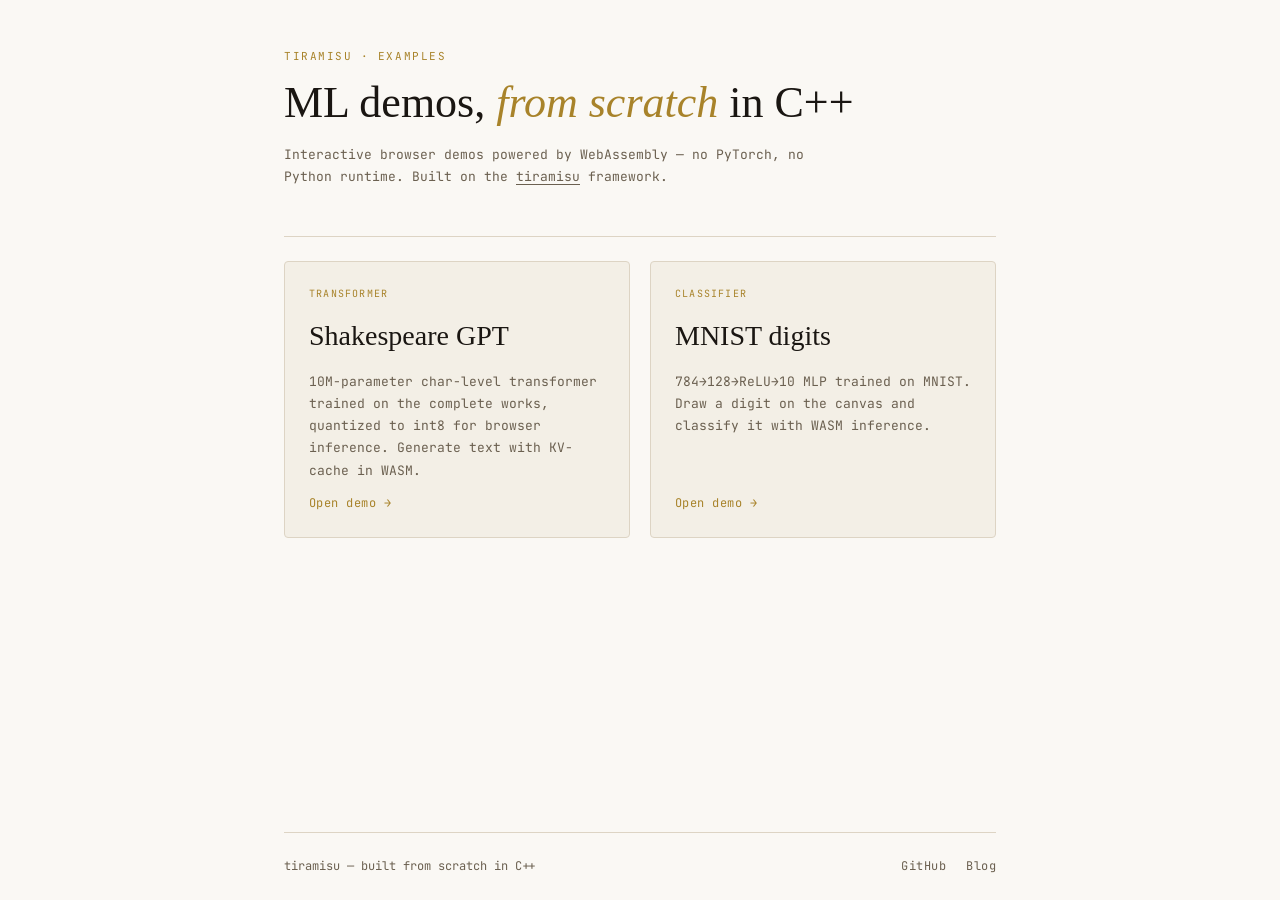
==== web/static/index.html @ b58d13b3 "website qol fixes" ====
<!DOCTYPE html>
<html lang="en">
<head>
  <meta charset="UTF-8" />
  <meta name="viewport" content="width=device-width, initial-scale=1.0" />
  <title>tiramisu — examples</title>
  <link rel="icon" href="favicon.png" type="image/png" />
  <link rel="preconnect" href="https://fonts.googleapis.com" />
  <link href="https://fonts.googleapis.com/css2?family=IM+Fell+English:ital@0;1&family=JetBrains+Mono:wght@400;500&display=swap" rel="stylesheet" />
  <link rel="stylesheet" href="style.css" />
</head>
<body>
<div class="page hub-page">

  <header>
    <p class="eyebrow">tiramisu · examples</p>
    <h1>ML demos, <em>from scratch</em> in C++</h1>
    <p class="subtitle">
      Interactive browser demos powered by WebAssembly — no PyTorch, no Python runtime.
      Built on the
      <a href="https://github.com/dnexdev/tiramisu" target="_blank">tiramisu</a>
      framework.
    </p>
  </header>

  <main>
    <div class="example-grid">
      <a class="example-card" href="shakespeare/">
        <span class="example-tag">transformer</span>
        <h2>Shakespeare GPT</h2>
        <p>10M-parameter char-level transformer trained on the complete works, quantized to int8 for browser inference. Generate text with KV-cache in WASM.</p>
        <span class="example-link">Open demo →</span>
      </a>
      <a class="example-card" href="mnist/">
        <span class="example-tag">classifier</span>
        <h2>MNIST digits</h2>
        <p>784→128→ReLU→10 MLP trained on MNIST. Draw a digit on the canvas and classify it with WASM inference.</p>
        <span class="example-link">Open demo →</span>
      </a>
    </div>
  </main>

  <footer>
    <span class="footer-left">tiramisu — built from scratch in C++</span>
    <div class="footer-links">
      <a href="https://github.com/dnexdev/tiramisu" target="_blank">GitHub</a>
      <a href="https://dnex.dev/llms1/" target="_blank">Blog</a>
    </div>
  </footer>

</div>
</body>
</html>
---- web/static/style.css ----
*, *::before, *::after {box-sizing: border-box; margin: 0; padding: 0}

:root {
  --ink: #1a1612;
  --ink-dim: #6b6050;
  --paper: #faf8f4;
  --paper-2: #f3efe6;
  --paper-3: #ddd4c4;
  --gold: #a8832a;
  --gold-dim: #c9a84c;
  --on-gold: #1a1612;
  --radius: 4px;
}

html, body {
  height: 100%;
  background: var(--paper);
  color: var(--ink);
  font-family: 'JetBrains Mono', monospace;
  font-size: 14px;
  line-height: 1.6;
}

.page {
  min-height: 100vh;
  display: grid;
  grid-template-rows: auto 1fr auto;
  max-width: 760px;
  margin: 0 auto;
  padding: 0 24px;
}

header {
  padding: 48px 0 48px;
  border-bottom: 1px solid var(--paper-3);
}

.eyebrow {
  font-size: 11px;
  letter-spacing: 0.14em;
  text-transform: uppercase;
  color: var(--gold);
  margin-bottom: 12px;
}

h1 {
  font-family: 'IM Fell English', serif;
  font-size: clamp(28px, 5vw, 44px);
  line-height: 1.15;
  color: var(--ink);
  font-weight: 400;
  margin-bottom: 16px;
}

h1 em {
  font-style: italic;
  color: var(--gold);
}

.subtitle {
  font-size: 13px;
  color: var(--ink-dim);
  max-width: 520px;
  line-height: 1.7;
}

.subtitle a {
  color: var(--ink-dim);
  text-decoration: underline;
  text-underline-offset: 3px;
}

.subtitle a:hover {color: var(--ink);}

.stats {
  display: flex;
  gap: 32px;
  margin-top: 24px;
  flex-wrap: wrap;
}

.stat-item {
  display: flex;
  flex-direction: column;
  gap: 2px;
}

.stat-value {
  font-size: 18px;
  font-weight: 500;
  color: var(--gold);
}

.stat-label {
  font-size: 11px;
  color: var(--ink-dim);
  letter-spacing: 0.08em;
  text-transform: uppercase;
}

main {padding: 40px 0; }

.controls {
  background: var(--paper-2);
  border: 1px solid var(--paper-3);
  border-radius: var(--radius);
  padding: 24px;
  margin-bottom: 24px;
}

.field {margin-bottom: 20px;}
.field:last-child {margin-bottom: 0;}

label {
  display: block;
  font-size: 11px;
  letter-spacing: 0.1em;
  text-transform: uppercase;
  color: var(--ink-dim);
  margin-bottom: 8px;
}

textarea {
  width: 100%;
  background: var(--paper);
  border: 1px solid var(--paper-3);
  border-radius: var(--radius);
  color: var(--ink);
  font-family: 'JetBrains Mono', monospace;
  font-size: 13px;
  padding: 12px 14px;
  resize: vertical;
  min-height: 80px;
  transition: border-color 0.15s;
  outline: none;
}

textarea:focus {border-color: var(--gold-dim);}

.slider-row {
  display: flex;
  align-items: center;
  gap: 14px;
}

input[type=range] {
  flex: 1;
  appearance: none;
  height: 2px;
  background: var(--paper-3);
  border-radius: 1px;
  outline: none;
}

input[type=range]::-webkit-slider-thumb {
  appearance:none;
  width:14px;
  height:14px;
  border-radius:50%;
  background:var(--gold);
  cursor:pointer;
  transition: transform 0.1s;
}

input[type=range]::-webkit-slider-thumb:hover { transform: scale(1.2); }

.slider-val {
  width: 38px;
  text-align: right;
  color: var(--gold);
  font-size: 13px;
  font-weight: 500;
}

.time-hint {
  margin: 8px 0 0;
  font-size: 11px;
  color: var(--ink-dim);
  letter-spacing: 0.02em;
}

.btn-row {
  display: flex;
  gap: 12px;
  align-items: center;
  margin-top: 24px;
}

button {
  font-family: 'JetBrains Mono', monospace;
  font-size: 13px;
  font-weight: 500;
  letter-spacing: 0.04em;
  cursor: pointer;
  border: none;
  border-radius: var(--radius);
  padding: 11px 22px;
  transition: opacity 0.15s, transform 0.1s;
}

button:active { transform: scale(0.98); }

.btn-primary {
  background: var(--gold);
  color: var(--on-gold);
}

.btn-primary:hover {opacity: 0.9;}
.btn-primary:disabled {opacity: 0.4; cursor: not-allowed; transform:none;}

.btn-ghost {
  background: transparent;
  border: 1px solid var(--paper-3);
  color: var(--ink-dim);
}
 
.btn-ghost:hover { border-color: var(--ink-dim); color: var(--ink); }
 
.output-wrap {
  background: var(--paper-2);
  border: 1px solid var(--paper-3);
  border-radius: var(--radius);
  min-height: 200px;
  position: relative;
  overflow: hidden;
}
 
.output-header {
  display: flex;
  align-items: center;
  justify-content: space-between;
  padding: 12px 16px;
  border-bottom: 1px solid var(--paper-3);
}
 
.output-label {
  font-size: 11px;
  color: var(--ink-dim);
  letter-spacing: 0.1em;
  text-transform: uppercase;
}
 
.output-status {
  font-size: 11px;
  color: var(--ink-dim);
}
 
.output-status.generating { color: var(--gold); }
.output-status.done { color: #6a9a6a; }
.output-status.error { color: #c06060; }
 
#output-text {
  font-family: 'IM Fell English', serif;
  font-size: 16px;
  line-height: 1.9;
  color: var(--ink);
  padding: 24px;
  white-space: pre-wrap;
  min-height: 160px;
}
 
#output-text.empty {
  font-family: 'JetBrains Mono', monospace;
  font-size: 13px;
  color: var(--ink-dim);
  font-style: normal;
}
 
.cursor {
  display: inline-block;
  width: 2px;
  height: 1em;
  background: var(--gold);
  vertical-align: text-bottom;
  animation: blink 1s step-end infinite;
}
 
@keyframes blink {0%, 100% {opacity: 1;} 50% {opacity: 0;}}
 
footer {
  padding: 24px 0;
  border-top: 1px solid var(--paper-3);
  display: flex;
  align-items: center;
  justify-content: space-between;
  flex-wrap: wrap;
  gap: 12px;
}
 
.footer-left {
  font-size: 12px;
  color: var(--ink-dim);
}
 
.footer-links {
  display: flex;
  gap: 20px;
}
 
.footer-links a {
  font-size: 12px;
  color: var(--ink-dim);
  text-decoration: none;
  letter-spacing: 0.04em;
}
 
.footer-links a:hover { color: var(--ink); }
 
.prompts {
  display: flex;
  flex-wrap: wrap;
  gap: 8px;
  margin-top: 10px;
}
 
.prompt-chip {
  font-family: 'JetBrains Mono', monospace;
  font-size: 11px;
  padding: 5px 10px;
  border-radius: 2px;
  background: var(--paper);
  border: 1px solid var(--paper-3);
  color: var(--ink-dim);
  cursor: pointer;
  transition: border-color 0.15s, color 0.15s;
}
 
.prompt-chip:hover {
  border-color: var(--gold-dim);
  color: var(--ink);
}
 
@media (max-width: 480px) {
  .stats { gap: 20px; }
  .btn-row { flex-direction: column; align-items: stretch; }
  .mnist-layout { grid-template-columns: 1fr; }
}

.hub-page main {
  padding: 24px 0 48px;
}

.back-link {
  color: var(--gold);
  text-decoration: none;
}

.back-link:hover {
  text-decoration: underline;
}

.example-grid {
  display: grid;
  gap: 20px;
  grid-template-columns: repeat(auto-fit, minmax(260px, 1fr));
}

.example-card {
  display: flex;
  flex-direction: column;
  gap: 12px;
  padding: 24px;
  border: 1px solid var(--paper-3);
  border-radius: var(--radius);
  background: var(--paper-2);
  color: inherit;
  text-decoration: none;
  transition: border-color 0.15s, transform 0.1s;
}

.example-card:hover {
  border-color: var(--gold-dim);
  transform: translateY(-2px);
}

.example-tag {
  font-size: 10px;
  letter-spacing: 0.12em;
  text-transform: uppercase;
  color: var(--gold);
}

.example-card h2 {
  font-family: 'IM Fell English', serif;
  font-size: 28px;
  font-weight: 400;
  color: var(--ink);
}

.example-card p {
  font-size: 13px;
  color: var(--ink-dim);
  line-height: 1.7;
  flex: 1;
}

.example-link {
  font-size: 12px;
  color: var(--gold);
  letter-spacing: 0.04em;
}

.mnist-layout {
  display: grid;
  grid-template-columns: auto 1fr;
  gap: 24px;
  align-items: start;
}

.canvas-wrap {
  background: var(--paper-2);
  border: 1px solid var(--paper-3);
  border-radius: var(--radius);
  padding: 16px;
}

#draw-canvas {
  display: block;
  width: 280px;
  height: 280px;
  border: 1px solid var(--paper-3);
  border-radius: var(--radius);
  background: #000;
  touch-action: none;
  cursor: crosshair;
}

.canvas-hint {
  margin-top: 10px;
  font-size: 11px;
  color: var(--ink-dim);
  text-align: center;
}

.mnist-controls {
  margin-bottom: 0;
}

.prediction {
  background: var(--paper-2);
  border: 1px solid var(--paper-3);
  border-radius: var(--radius);
  padding: 24px;
  display: flex;
  flex-direction: column;
  align-items: center;
  gap: 8px;
  min-width: 180px;
}

.prediction-label {
  font-size: 11px;
  letter-spacing: 0.1em;
  text-transform: uppercase;
  color: var(--ink-dim);
}

.prediction-digit {
  font-family: 'IM Fell English', serif;
  font-size: 72px;
  line-height: 1;
  color: var(--gold);
}

.prediction-status {
  font-size: 11px;
  color: var(--ink-dim);
}

.prediction-status.generating { color: var(--gold); }
.prediction-status.done { color: #6a9a6a; }
.prediction-status.error { color: #c06060; }

.network-viz {
  margin-top: 32px;
  padding-top: 28px;
  border-top: 1px solid var(--paper-3);
}

.viz-title {
  font-family: 'IM Fell English', serif;
  font-size: 28px;
  font-weight: 400;
  margin-bottom: 8px;
}

.viz-subtitle {
  font-size: 13px;
  color: var(--ink-dim);
  line-height: 1.7;
  margin-bottom: 24px;
  max-width: 620px;
}

.mlp-flow {
  display: flex;
  flex-wrap: wrap;
  align-items: center;
  gap: 8px;
  margin-bottom: 24px;
}

.mlp-layer {
  display: flex;
  flex-direction: column;
  gap: 4px;
  padding: 12px 14px;
  border: 1px solid var(--paper-3);
  border-radius: var(--radius);
  background: var(--paper);
  min-width: 88px;
}

.mlp-layer-active {
  background: var(--paper-2);
  border-color: var(--gold-dim);
}

.mlp-layer-output {
  border-color: var(--gold);
}

.mlp-layer-name {
  font-size: 11px;
  letter-spacing: 0.08em;
  text-transform: uppercase;
  color: var(--gold);
}

.mlp-layer-dim {
  font-size: 13px;
  color: var(--ink);
}

.mlp-layer-note {
  font-size: 10px;
  color: var(--ink-dim);
}

.mlp-arrow {
  color: var(--ink-dim);
  font-size: 16px;
}

.viz-panel {
  background: var(--paper-2);
  border: 1px solid var(--paper-3);
  border-radius: var(--radius);
  padding: 16px;
  margin-bottom: 16px;
}

.viz-panel-header {
  display: flex;
  justify-content: space-between;
  gap: 12px;
  flex-wrap: wrap;
  font-size: 11px;
  letter-spacing: 0.06em;
  text-transform: uppercase;
  color: var(--ink-dim);
  margin-bottom: 12px;
}

.viz-panel-hint {
  text-transform: none;
  letter-spacing: 0;
  font-size: 11px;
}

.hidden-strip {
  display: grid;
  grid-template-columns: repeat(64, 1fr);
  gap: 2px;
}

.hidden-cell {
  aspect-ratio: 1;
  border-radius: 1px;
  background: var(--gold);
  opacity: 0.08;
  transition: opacity 0.2s ease;
}

.logits-chart {
  display: grid;
  grid-template-columns: repeat(10, 1fr);
  gap: 8px;
  align-items: end;
  height: 140px;
}

.logit-col {
  display: flex;
  flex-direction: column;
  align-items: center;
  gap: 8px;
  height: 100%;
}

.logit-col.winner .logit-fill {
  background: var(--gold);
}

.logit-col.winner .logit-label {
  color: var(--gold);
}

.logit-bar {
  flex: 1;
  width: 100%;
  display: flex;
  align-items: flex-end;
  background: var(--paper);
  border: 1px solid var(--paper-3);
  border-radius: 2px 2px 0 0;
  min-height: 100px;
}

.logit-fill {
  width: 100%;
  height: 0%;
  background: var(--gold-dim);
  border-radius: 2px 2px 0 0;
  transition: height 0.25s ease;
}

.logit-label {
  font-size: 12px;
  color: var(--ink-dim);
}

@media (max-width: 480px) {
  .hidden-strip {
    grid-template-columns: repeat(32, 1fr);
  }

  .mlp-flow {
    gap: 6px;
  }

  .mlp-layer {
    min-width: 72px;
    padding: 10px;
  }
}
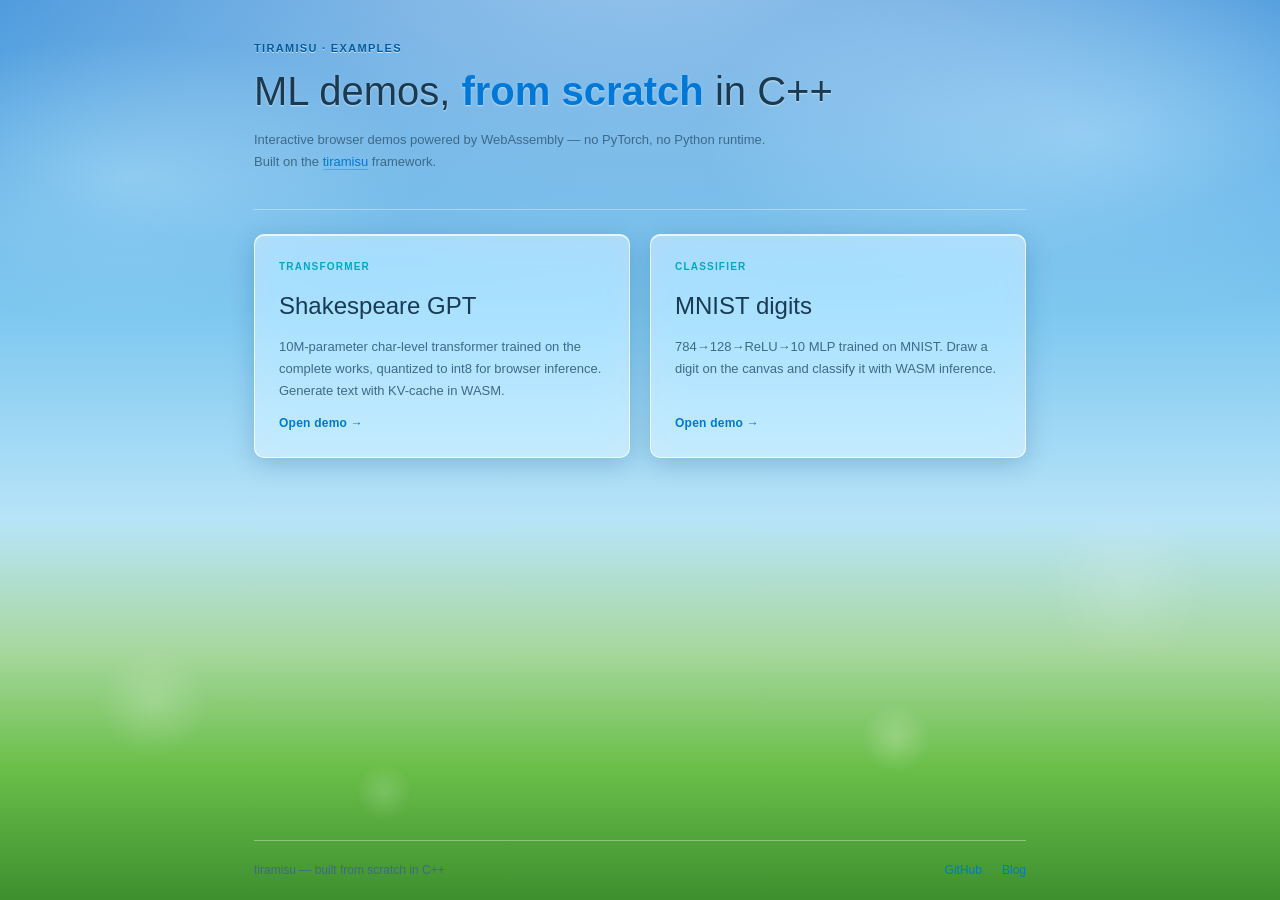
==== commit 92f97c5d: "Restore canonical repo from windows-wheels, keep frutiger aero site theme" ====
--- a/web/static/index.html
+++ b/web/static/index.html
@@ -4,9 +4,6 @@
   <meta charset="UTF-8" />
   <meta name="viewport" content="width=device-width, initial-scale=1.0" />
   <title>tiramisu — examples</title>
-  <link rel="icon" href="favicon.png" type="image/png" />
-  <link rel="preconnect" href="https://fonts.googleapis.com" />
-  <link href="https://fonts.googleapis.com/css2?family=IM+Fell+English:ital@0;1&family=JetBrains+Mono:wght@400;500&display=swap" rel="stylesheet" />
   <link rel="stylesheet" href="style.css" />
 </head>
 <body>
--- a/web/static/style.css
+++ b/web/static/style.css
@@ -1,81 +1,140 @@
-*, *::before, *::after {box-sizing: border-box; margin: 0; padding: 0}
+*, *::before, *::after { box-sizing: border-box; margin: 0; padding: 0; }
 
 :root {
-  --ink: #1a1612;
-  --ink-dim: #6b6050;
-  --paper: #faf8f4;
-  --paper-2: #f3efe6;
-  --paper-3: #ddd4c4;
-  --gold: #a8832a;
-  --gold-dim: #c9a84c;
-  --on-gold: #1a1612;
-  --radius: 4px;
+  --sky-top: #3a8fd9;
+  --sky-mid: #7ec8f0;
+  --sky-low: #b8e4f8;
+  --grass-mid: #6bc04a;
+  --grass-low: #3d8f2e;
+  --aqua: #00a8c6;
+  --aqua-bright: #4dd4e8;
+  --vista-blue: #0078d7;
+  --vista-blue-dark: #005a9e;
+  --glass: rgba(255, 255, 255, 0.42);
+  --glass-strong: rgba(255, 255, 255, 0.62);
+  --glass-border: rgba(255, 255, 255, 0.72);
+  --glass-shadow: rgba(0, 60, 120, 0.22);
+  --text: #1a3a52;
+  --text-dim: #3d6a88;
+  --text-light: #f0f8ff;
+  --accent: #0078d7;
+  --accent-glow: #4db8ff;
+  --success: #2d8f4e;
+  --error: #c43c3c;
+  --radius: 10px;
+  --radius-sm: 6px;
+  --font-ui: 'Segoe UI', Tahoma, Geneva, Verdana, sans-serif;
+  --font-mono: Consolas, 'Courier New', monospace;
 }
 
 html, body {
   height: 100%;
-  background: var(--paper);
-  color: var(--ink);
-  font-family: 'JetBrains Mono', monospace;
+  color: var(--text);
+  font-family: var(--font-ui);
   font-size: 14px;
-  line-height: 1.6;
+  line-height: 1.55;
+}
+
+body {
+  background:
+    radial-gradient(ellipse 120% 80% at 50% -10%, rgba(255, 255, 255, 0.55) 0%, transparent 55%),
+    radial-gradient(ellipse 60% 40% at 85% 15%, rgba(180, 230, 255, 0.5) 0%, transparent 50%),
+    radial-gradient(ellipse 50% 35% at 10% 20%, rgba(200, 240, 255, 0.4) 0%, transparent 45%),
+    linear-gradient(180deg, var(--sky-top) 0%, var(--sky-mid) 35%, var(--sky-low) 58%, #a8d8a0 72%, var(--grass-mid) 85%, var(--grass-low) 100%);
+  background-attachment: fixed;
+  min-height: 100vh;
+}
+
+body::before {
+  content: '';
+  position: fixed;
+  inset: 0;
+  pointer-events: none;
+  background:
+    radial-gradient(circle 80px at 12% 78%, rgba(255, 255, 255, 0.18) 0%, transparent 70%),
+    radial-gradient(circle 120px at 88% 65%, rgba(255, 255, 255, 0.14) 0%, transparent 70%),
+    radial-gradient(circle 50px at 70% 82%, rgba(255, 255, 255, 0.22) 0%, transparent 70%),
+    radial-gradient(circle 40px at 30% 88%, rgba(255, 255, 255, 0.16) 0%, transparent 70%);
+  z-index: 0;
 }
 
 .page {
+  position: relative;
+  z-index: 1;
   min-height: 100vh;
   display: grid;
   grid-template-rows: auto 1fr auto;
-  max-width: 760px;
+  max-width: 820px;
   margin: 0 auto;
   padding: 0 24px;
 }
 
+/* ── glass panel mixin via class ── */
+.glass {
+  background: var(--glass);
+  backdrop-filter: blur(16px) saturate(1.4);
+  -webkit-backdrop-filter: blur(16px) saturate(1.4);
+  border: 1px solid var(--glass-border);
+  border-radius: var(--radius);
+  box-shadow:
+    0 8px 32px var(--glass-shadow),
+    inset 0 1px 0 rgba(255, 255, 255, 0.75),
+    inset 0 -1px 0 rgba(0, 80, 140, 0.06);
+}
+
 header {
-  padding: 48px 0 48px;
-  border-bottom: 1px solid var(--paper-3);
+  padding: 40px 0 36px;
+  border-bottom: 1px solid rgba(255, 255, 255, 0.35);
 }
 
 .eyebrow {
   font-size: 11px;
-  letter-spacing: 0.14em;
+  letter-spacing: 0.12em;
   text-transform: uppercase;
-  color: var(--gold);
-  margin-bottom: 12px;
+  color: var(--vista-blue-dark);
+  margin-bottom: 10px;
+  font-weight: 600;
+  text-shadow: 0 1px 0 rgba(255, 255, 255, 0.6);
 }
 
 h1 {
-  font-family: 'IM Fell English', serif;
-  font-size: clamp(28px, 5vw, 44px);
-  line-height: 1.15;
-  color: var(--ink);
-  font-weight: 400;
-  margin-bottom: 16px;
+  font-family: var(--font-ui);
+  font-size: clamp(26px, 5vw, 40px);
+  line-height: 1.2;
+  color: var(--text);
+  font-weight: 300;
+  margin-bottom: 14px;
+  text-shadow: 0 1px 2px rgba(255, 255, 255, 0.5);
 }
 
 h1 em {
-  font-style: italic;
-  color: var(--gold);
+  font-style: normal;
+  font-weight: 600;
+  color: var(--vista-blue);
 }
 
 .subtitle {
   font-size: 13px;
-  color: var(--ink-dim);
-  max-width: 520px;
+  color: var(--text-dim);
+  max-width: 540px;
   line-height: 1.7;
 }
 
 .subtitle a {
-  color: var(--ink-dim);
-  text-decoration: underline;
-  text-underline-offset: 3px;
-}
-
-.subtitle a:hover {color: var(--ink);}
+  color: var(--vista-blue);
+  text-decoration: none;
+  border-bottom: 1px solid rgba(0, 120, 215, 0.35);
+}
+
+.subtitle a:hover {
+  color: var(--vista-blue-dark);
+  border-bottom-color: var(--vista-blue-dark);
+}
 
 .stats {
   display: flex;
-  gap: 32px;
-  margin-top: 24px;
+  gap: 20px;
+  margin-top: 22px;
   flex-wrap: wrap;
 }
 
@@ -83,59 +142,80 @@
   display: flex;
   flex-direction: column;
   gap: 2px;
+  padding: 10px 16px;
+  background: var(--glass);
+  backdrop-filter: blur(12px);
+  -webkit-backdrop-filter: blur(12px);
+  border: 1px solid rgba(255, 255, 255, 0.55);
+  border-radius: var(--radius-sm);
+  box-shadow:
+    0 2px 8px rgba(0, 60, 120, 0.12),
+    inset 0 1px 0 rgba(255, 255, 255, 0.7);
 }
 
 .stat-value {
-  font-size: 18px;
-  font-weight: 500;
-  color: var(--gold);
+  font-size: 17px;
+  font-weight: 600;
+  color: var(--vista-blue);
 }
 
 .stat-label {
-  font-size: 11px;
-  color: var(--ink-dim);
+  font-size: 10px;
+  color: var(--text-dim);
   letter-spacing: 0.08em;
   text-transform: uppercase;
 }
 
-main {padding: 40px 0; }
+main { padding: 32px 0; }
 
 .controls {
-  background: var(--paper-2);
-  border: 1px solid var(--paper-3);
+  background: var(--glass);
+  backdrop-filter: blur(16px) saturate(1.3);
+  -webkit-backdrop-filter: blur(16px) saturate(1.3);
+  border: 1px solid var(--glass-border);
   border-radius: var(--radius);
   padding: 24px;
-  margin-bottom: 24px;
-}
-
-.field {margin-bottom: 20px;}
-.field:last-child {margin-bottom: 0;}
+  margin-bottom: 20px;
+  box-shadow:
+    0 8px 28px var(--glass-shadow),
+    inset 0 1px 0 rgba(255, 255, 255, 0.75);
+}
+
+.field { margin-bottom: 20px; }
+.field:last-child { margin-bottom: 0; }
 
 label {
   display: block;
   font-size: 11px;
-  letter-spacing: 0.1em;
+  letter-spacing: 0.06em;
   text-transform: uppercase;
-  color: var(--ink-dim);
+  color: var(--text-dim);
   margin-bottom: 8px;
+  font-weight: 600;
 }
 
 textarea {
   width: 100%;
-  background: var(--paper);
-  border: 1px solid var(--paper-3);
-  border-radius: var(--radius);
-  color: var(--ink);
-  font-family: 'JetBrains Mono', monospace;
+  background: rgba(255, 255, 255, 0.55);
+  border: 1px solid rgba(0, 120, 215, 0.25);
+  border-radius: var(--radius-sm);
+  color: var(--text);
+  font-family: var(--font-mono);
   font-size: 13px;
   padding: 12px 14px;
   resize: vertical;
   min-height: 80px;
-  transition: border-color 0.15s;
+  transition: border-color 0.15s, box-shadow 0.15s;
   outline: none;
-}
-
-textarea:focus {border-color: var(--gold-dim);}
+  box-shadow: inset 0 2px 4px rgba(0, 60, 120, 0.08);
+}
+
+textarea:focus {
+  border-color: var(--vista-blue);
+  box-shadow:
+    inset 0 2px 4px rgba(0, 60, 120, 0.08),
+    0 0 0 3px rgba(0, 120, 215, 0.2);
+}
 
 .slider-row {
   display: flex;
@@ -146,37 +226,42 @@
 input[type=range] {
   flex: 1;
   appearance: none;
-  height: 2px;
-  background: var(--paper-3);
-  border-radius: 1px;
+  height: 6px;
+  background: linear-gradient(180deg, #c8dff0 0%, #e8f4fc 100%);
+  border-radius: 3px;
+  border: 1px solid rgba(0, 120, 215, 0.2);
   outline: none;
+  box-shadow: inset 0 1px 2px rgba(0, 60, 120, 0.15);
 }
 
 input[type=range]::-webkit-slider-thumb {
-  appearance:none;
-  width:14px;
-  height:14px;
-  border-radius:50%;
-  background:var(--gold);
-  cursor:pointer;
+  appearance: none;
+  width: 18px;
+  height: 18px;
+  border-radius: 50%;
+  background: linear-gradient(180deg, #ffffff 0%, #d0e8f8 40%, #8ec4e8 100%);
+  border: 1px solid #3c7fb1;
+  cursor: pointer;
+  box-shadow:
+    0 2px 4px rgba(0, 60, 120, 0.25),
+    inset 0 1px 0 rgba(255, 255, 255, 0.9);
   transition: transform 0.1s;
 }
 
-input[type=range]::-webkit-slider-thumb:hover { transform: scale(1.2); }
+input[type=range]::-webkit-slider-thumb:hover { transform: scale(1.15); }
 
 .slider-val {
   width: 38px;
   text-align: right;
-  color: var(--gold);
+  color: var(--vista-blue);
   font-size: 13px;
-  font-weight: 500;
+  font-weight: 600;
 }
 
 .time-hint {
   margin: 8px 0 0;
   font-size: 11px;
-  color: var(--ink-dim);
-  letter-spacing: 0.02em;
+  color: var(--text-dim);
 }
 
 .btn-row {
@@ -187,162 +272,196 @@
 }
 
 button {
-  font-family: 'JetBrains Mono', monospace;
+  font-family: var(--font-ui);
   font-size: 13px;
-  font-weight: 500;
-  letter-spacing: 0.04em;
+  font-weight: 600;
   cursor: pointer;
-  border: none;
-  border-radius: var(--radius);
-  padding: 11px 22px;
-  transition: opacity 0.15s, transform 0.1s;
-}
-
-button:active { transform: scale(0.98); }
+  border-radius: var(--radius-sm);
+  padding: 10px 22px;
+  transition: filter 0.15s, transform 0.1s, box-shadow 0.15s;
+}
+
+button:active { transform: scale(0.97); }
 
 .btn-primary {
-  background: var(--gold);
-  color: var(--on-gold);
-}
-
-.btn-primary:hover {opacity: 0.9;}
-.btn-primary:disabled {opacity: 0.4; cursor: not-allowed; transform:none;}
+  background: linear-gradient(180deg, #6ec4f5 0%, #3a9de8 45%, #1a7fd4 50%, #2a8ee0 100%);
+  color: #fff;
+  border: 1px solid #005a9e;
+  text-shadow: 0 1px 1px rgba(0, 40, 80, 0.4);
+  box-shadow:
+    0 2px 6px rgba(0, 60, 120, 0.3),
+    inset 0 1px 0 rgba(255, 255, 255, 0.45);
+}
+
+.btn-primary:hover {
+  filter: brightness(1.08);
+  box-shadow:
+    0 4px 12px rgba(0, 60, 120, 0.35),
+    inset 0 1px 0 rgba(255, 255, 255, 0.5);
+}
+
+.btn-primary:disabled {
+  opacity: 0.45;
+  cursor: not-allowed;
+  transform: none;
+  filter: grayscale(0.3);
+}
 
 .btn-ghost {
-  background: transparent;
-  border: 1px solid var(--paper-3);
-  color: var(--ink-dim);
-}
- 
-.btn-ghost:hover { border-color: var(--ink-dim); color: var(--ink); }
- 
+  background: linear-gradient(180deg, rgba(255,255,255,0.85) 0%, rgba(220,235,250,0.75) 100%);
+  border: 1px solid rgba(0, 120, 215, 0.35);
+  color: var(--text-dim);
+  box-shadow:
+    0 1px 4px rgba(0, 60, 120, 0.12),
+    inset 0 1px 0 rgba(255, 255, 255, 0.8);
+}
+
+.btn-ghost:hover {
+  border-color: var(--vista-blue);
+  color: var(--vista-blue);
+  filter: brightness(1.05);
+}
+
 .output-wrap {
-  background: var(--paper-2);
-  border: 1px solid var(--paper-3);
+  background: var(--glass-strong);
+  backdrop-filter: blur(16px) saturate(1.3);
+  -webkit-backdrop-filter: blur(16px) saturate(1.3);
+  border: 1px solid var(--glass-border);
   border-radius: var(--radius);
   min-height: 200px;
   position: relative;
   overflow: hidden;
-}
- 
+  box-shadow:
+    0 8px 28px var(--glass-shadow),
+    inset 0 1px 0 rgba(255, 255, 255, 0.8);
+}
+
 .output-header {
   display: flex;
   align-items: center;
   justify-content: space-between;
-  padding: 12px 16px;
-  border-bottom: 1px solid var(--paper-3);
-}
- 
+  padding: 10px 16px;
+  background: linear-gradient(180deg, rgba(255,255,255,0.5) 0%, rgba(200,225,245,0.35) 100%);
+  border-bottom: 1px solid rgba(255, 255, 255, 0.5);
+}
+
 .output-label {
   font-size: 11px;
-  color: var(--ink-dim);
-  letter-spacing: 0.1em;
+  color: var(--text-dim);
+  letter-spacing: 0.08em;
   text-transform: uppercase;
-}
- 
+  font-weight: 600;
+}
+
 .output-status {
   font-size: 11px;
-  color: var(--ink-dim);
-}
- 
-.output-status.generating { color: var(--gold); }
-.output-status.done { color: #6a9a6a; }
-.output-status.error { color: #c06060; }
- 
+  color: var(--text-dim);
+}
+
+.output-status.generating { color: var(--vista-blue); }
+.output-status.done { color: var(--success); }
+.output-status.error { color: var(--error); }
+
 #output-text {
-  font-family: 'IM Fell English', serif;
-  font-size: 16px;
-  line-height: 1.9;
-  color: var(--ink);
+  font-family: var(--font-ui);
+  font-size: 15px;
+  line-height: 1.85;
+  color: var(--text);
   padding: 24px;
   white-space: pre-wrap;
   min-height: 160px;
 }
- 
+
 #output-text.empty {
-  font-family: 'JetBrains Mono', monospace;
+  font-family: var(--font-mono);
   font-size: 13px;
-  color: var(--ink-dim);
-  font-style: normal;
-}
- 
+  color: var(--text-dim);
+  font-style: italic;
+}
+
 .cursor {
   display: inline-block;
   width: 2px;
   height: 1em;
-  background: var(--gold);
+  background: var(--vista-blue);
   vertical-align: text-bottom;
   animation: blink 1s step-end infinite;
 }
- 
-@keyframes blink {0%, 100% {opacity: 1;} 50% {opacity: 0;}}
- 
+
+@keyframes blink { 0%, 100% { opacity: 1; } 50% { opacity: 0; } }
+
 footer {
-  padding: 24px 0;
-  border-top: 1px solid var(--paper-3);
+  padding: 20px 0;
+  border-top: 1px solid rgba(255, 255, 255, 0.35);
   display: flex;
   align-items: center;
   justify-content: space-between;
   flex-wrap: wrap;
   gap: 12px;
 }
- 
+
 .footer-left {
   font-size: 12px;
-  color: var(--ink-dim);
-}
- 
+  color: var(--text-dim);
+}
+
 .footer-links {
   display: flex;
   gap: 20px;
 }
- 
+
 .footer-links a {
   font-size: 12px;
-  color: var(--ink-dim);
+  color: var(--vista-blue);
   text-decoration: none;
-  letter-spacing: 0.04em;
-}
- 
-.footer-links a:hover { color: var(--ink); }
- 
+}
+
+.footer-links a:hover {
+  color: var(--vista-blue-dark);
+  text-decoration: underline;
+}
+
 .prompts {
   display: flex;
   flex-wrap: wrap;
   gap: 8px;
   margin-top: 10px;
 }
- 
+
 .prompt-chip {
-  font-family: 'JetBrains Mono', monospace;
-  font-size: 11px;
-  padding: 5px 10px;
-  border-radius: 2px;
-  background: var(--paper);
-  border: 1px solid var(--paper-3);
-  color: var(--ink-dim);
+  font-family: var(--font-ui);
+  font-size: 11px;
+  padding: 5px 12px;
+  border-radius: 12px;
+  background: linear-gradient(180deg, rgba(255,255,255,0.7) 0%, rgba(210,230,250,0.6) 100%);
+  border: 1px solid rgba(0, 120, 215, 0.25);
+  color: var(--text-dim);
   cursor: pointer;
-  transition: border-color 0.15s, color 0.15s;
-}
- 
+  transition: border-color 0.15s, color 0.15s, box-shadow 0.15s;
+  box-shadow: 0 1px 3px rgba(0, 60, 120, 0.1);
+}
+
 .prompt-chip:hover {
-  border-color: var(--gold-dim);
-  color: var(--ink);
-}
- 
+  border-color: var(--vista-blue);
+  color: var(--vista-blue);
+  box-shadow: 0 2px 6px rgba(0, 60, 120, 0.15);
+}
+
 @media (max-width: 480px) {
-  .stats { gap: 20px; }
+  .stats { gap: 12px; }
   .btn-row { flex-direction: column; align-items: stretch; }
   .mnist-layout { grid-template-columns: 1fr; }
 }
 
+/* ── hub page ── */
 .hub-page main {
   padding: 24px 0 48px;
 }
 
 .back-link {
-  color: var(--gold);
+  color: var(--vista-blue);
   text-decoration: none;
+  font-weight: 600;
 }
 
 .back-link:hover {
@@ -360,46 +479,56 @@
   flex-direction: column;
   gap: 12px;
   padding: 24px;
-  border: 1px solid var(--paper-3);
+  background: var(--glass);
+  backdrop-filter: blur(16px) saturate(1.3);
+  -webkit-backdrop-filter: blur(16px) saturate(1.3);
+  border: 1px solid var(--glass-border);
   border-radius: var(--radius);
-  background: var(--paper-2);
   color: inherit;
   text-decoration: none;
-  transition: border-color 0.15s, transform 0.1s;
+  transition: transform 0.15s, box-shadow 0.15s;
+  box-shadow:
+    0 6px 24px var(--glass-shadow),
+    inset 0 1px 0 rgba(255, 255, 255, 0.75);
 }
 
 .example-card:hover {
-  border-color: var(--gold-dim);
-  transform: translateY(-2px);
+  transform: translateY(-3px);
+  box-shadow:
+    0 12px 36px rgba(0, 60, 120, 0.28),
+    inset 0 1px 0 rgba(255, 255, 255, 0.85);
 }
 
 .example-tag {
   font-size: 10px;
   letter-spacing: 0.12em;
   text-transform: uppercase;
-  color: var(--gold);
+  color: var(--aqua);
+  font-weight: 700;
 }
 
 .example-card h2 {
-  font-family: 'IM Fell English', serif;
-  font-size: 28px;
-  font-weight: 400;
-  color: var(--ink);
+  font-family: var(--font-ui);
+  font-size: 24px;
+  font-weight: 300;
+  color: var(--text);
 }
 
 .example-card p {
   font-size: 13px;
-  color: var(--ink-dim);
+  color: var(--text-dim);
   line-height: 1.7;
   flex: 1;
 }
 
 .example-link {
   font-size: 12px;
-  color: var(--gold);
-  letter-spacing: 0.04em;
-}
-
+  color: var(--vista-blue);
+  font-weight: 600;
+  letter-spacing: 0.02em;
+}
+
+/* ── MNIST page ── */
 .mnist-layout {
   display: grid;
   grid-template-columns: auto 1fr;
@@ -408,27 +537,33 @@
 }
 
 .canvas-wrap {
-  background: var(--paper-2);
-  border: 1px solid var(--paper-3);
+  background: var(--glass);
+  backdrop-filter: blur(16px);
+  -webkit-backdrop-filter: blur(16px);
+  border: 1px solid var(--glass-border);
   border-radius: var(--radius);
   padding: 16px;
+  box-shadow:
+    0 6px 24px var(--glass-shadow),
+    inset 0 1px 0 rgba(255, 255, 255, 0.7);
 }
 
 #draw-canvas {
   display: block;
   width: 280px;
   height: 280px;
-  border: 1px solid var(--paper-3);
-  border-radius: var(--radius);
-  background: #000;
+  border: 2px solid rgba(0, 120, 215, 0.3);
+  border-radius: var(--radius-sm);
+  background: #0a1628;
   touch-action: none;
   cursor: crosshair;
+  box-shadow: inset 0 2px 8px rgba(0, 0, 0, 0.4);
 }
 
 .canvas-hint {
   margin-top: 10px;
   font-size: 11px;
-  color: var(--ink-dim);
+  color: var(--text-dim);
   text-align: center;
 }
 
@@ -437,8 +572,10 @@
 }
 
 .prediction {
-  background: var(--paper-2);
-  border: 1px solid var(--paper-3);
+  background: var(--glass-strong);
+  backdrop-filter: blur(16px);
+  -webkit-backdrop-filter: blur(16px);
+  border: 1px solid var(--glass-border);
   border-radius: var(--radius);
   padding: 24px;
   display: flex;
@@ -446,47 +583,54 @@
   align-items: center;
   gap: 8px;
   min-width: 180px;
+  box-shadow:
+    0 6px 24px var(--glass-shadow),
+    inset 0 1px 0 rgba(255, 255, 255, 0.8);
 }
 
 .prediction-label {
   font-size: 11px;
-  letter-spacing: 0.1em;
+  letter-spacing: 0.08em;
   text-transform: uppercase;
-  color: var(--ink-dim);
+  color: var(--text-dim);
+  font-weight: 600;
 }
 
 .prediction-digit {
-  font-family: 'IM Fell English', serif;
+  font-family: var(--font-ui);
   font-size: 72px;
   line-height: 1;
-  color: var(--gold);
+  font-weight: 200;
+  color: var(--vista-blue);
+  text-shadow: 0 2px 8px rgba(0, 120, 215, 0.3);
 }
 
 .prediction-status {
   font-size: 11px;
-  color: var(--ink-dim);
-}
-
-.prediction-status.generating { color: var(--gold); }
-.prediction-status.done { color: #6a9a6a; }
-.prediction-status.error { color: #c06060; }
+  color: var(--text-dim);
+}
+
+.prediction-status.generating { color: var(--vista-blue); }
+.prediction-status.done { color: var(--success); }
+.prediction-status.error { color: var(--error); }
 
 .network-viz {
   margin-top: 32px;
   padding-top: 28px;
-  border-top: 1px solid var(--paper-3);
+  border-top: 1px solid rgba(255, 255, 255, 0.35);
 }
 
 .viz-title {
-  font-family: 'IM Fell English', serif;
-  font-size: 28px;
-  font-weight: 400;
+  font-family: var(--font-ui);
+  font-size: 26px;
+  font-weight: 300;
   margin-bottom: 8px;
+  color: var(--text);
 }
 
 .viz-subtitle {
   font-size: 13px;
-  color: var(--ink-dim);
+  color: var(--text-dim);
   line-height: 1.7;
   margin-bottom: 24px;
   max-width: 620px;
@@ -505,49 +649,59 @@
   flex-direction: column;
   gap: 4px;
   padding: 12px 14px;
-  border: 1px solid var(--paper-3);
-  border-radius: var(--radius);
-  background: var(--paper);
+  border: 1px solid rgba(0, 120, 215, 0.25);
+  border-radius: var(--radius-sm);
+  background: rgba(255, 255, 255, 0.45);
   min-width: 88px;
+  box-shadow:
+    0 2px 6px rgba(0, 60, 120, 0.1),
+    inset 0 1px 0 rgba(255, 255, 255, 0.7);
 }
 
 .mlp-layer-active {
-  background: var(--paper-2);
-  border-color: var(--gold-dim);
+  background: rgba(255, 255, 255, 0.6);
+  border-color: rgba(0, 120, 215, 0.45);
 }
 
 .mlp-layer-output {
-  border-color: var(--gold);
+  border-color: var(--vista-blue);
+  background: rgba(200, 230, 255, 0.5);
 }
 
 .mlp-layer-name {
   font-size: 11px;
-  letter-spacing: 0.08em;
+  letter-spacing: 0.06em;
   text-transform: uppercase;
-  color: var(--gold);
+  color: var(--vista-blue);
+  font-weight: 600;
 }
 
 .mlp-layer-dim {
   font-size: 13px;
-  color: var(--ink);
+  color: var(--text);
 }
 
 .mlp-layer-note {
   font-size: 10px;
-  color: var(--ink-dim);
+  color: var(--text-dim);
 }
 
 .mlp-arrow {
-  color: var(--ink-dim);
+  color: var(--aqua);
   font-size: 16px;
 }
 
 .viz-panel {
-  background: var(--paper-2);
-  border: 1px solid var(--paper-3);
+  background: var(--glass);
+  backdrop-filter: blur(12px);
+  -webkit-backdrop-filter: blur(12px);
+  border: 1px solid var(--glass-border);
   border-radius: var(--radius);
   padding: 16px;
   margin-bottom: 16px;
+  box-shadow:
+    0 4px 16px var(--glass-shadow),
+    inset 0 1px 0 rgba(255, 255, 255, 0.65);
 }
 
 .viz-panel-header {
@@ -558,14 +712,16 @@
   font-size: 11px;
   letter-spacing: 0.06em;
   text-transform: uppercase;
-  color: var(--ink-dim);
+  color: var(--text-dim);
   margin-bottom: 12px;
+  font-weight: 600;
 }
 
 .viz-panel-hint {
   text-transform: none;
   letter-spacing: 0;
   font-size: 11px;
+  font-weight: 400;
 }
 
 .hidden-strip {
@@ -576,8 +732,8 @@
 
 .hidden-cell {
   aspect-ratio: 1;
-  border-radius: 1px;
-  background: var(--gold);
+  border-radius: 2px;
+  background: var(--vista-blue);
   opacity: 0.08;
   transition: opacity 0.2s ease;
 }
@@ -599,11 +755,12 @@
 }
 
 .logit-col.winner .logit-fill {
-  background: var(--gold);
+  background: linear-gradient(180deg, #6ec4f5 0%, #1a7fd4 100%);
 }
 
 .logit-col.winner .logit-label {
-  color: var(--gold);
+  color: var(--vista-blue);
+  font-weight: 700;
 }
 
 .logit-bar {
@@ -611,23 +768,24 @@
   width: 100%;
   display: flex;
   align-items: flex-end;
-  background: var(--paper);
-  border: 1px solid var(--paper-3);
-  border-radius: 2px 2px 0 0;
+  background: rgba(255, 255, 255, 0.4);
+  border: 1px solid rgba(0, 120, 215, 0.2);
+  border-radius: 4px 4px 0 0;
   min-height: 100px;
+  box-shadow: inset 0 2px 4px rgba(0, 60, 120, 0.08);
 }
 
 .logit-fill {
   width: 100%;
   height: 0%;
-  background: var(--gold-dim);
-  border-radius: 2px 2px 0 0;
+  background: linear-gradient(180deg, #a8d4f0 0%, #5aa8e0 100%);
+  border-radius: 3px 3px 0 0;
   transition: height 0.25s ease;
 }
 
 .logit-label {
   font-size: 12px;
-  color: var(--ink-dim);
+  color: var(--text-dim);
 }
 
 @media (max-width: 480px) {
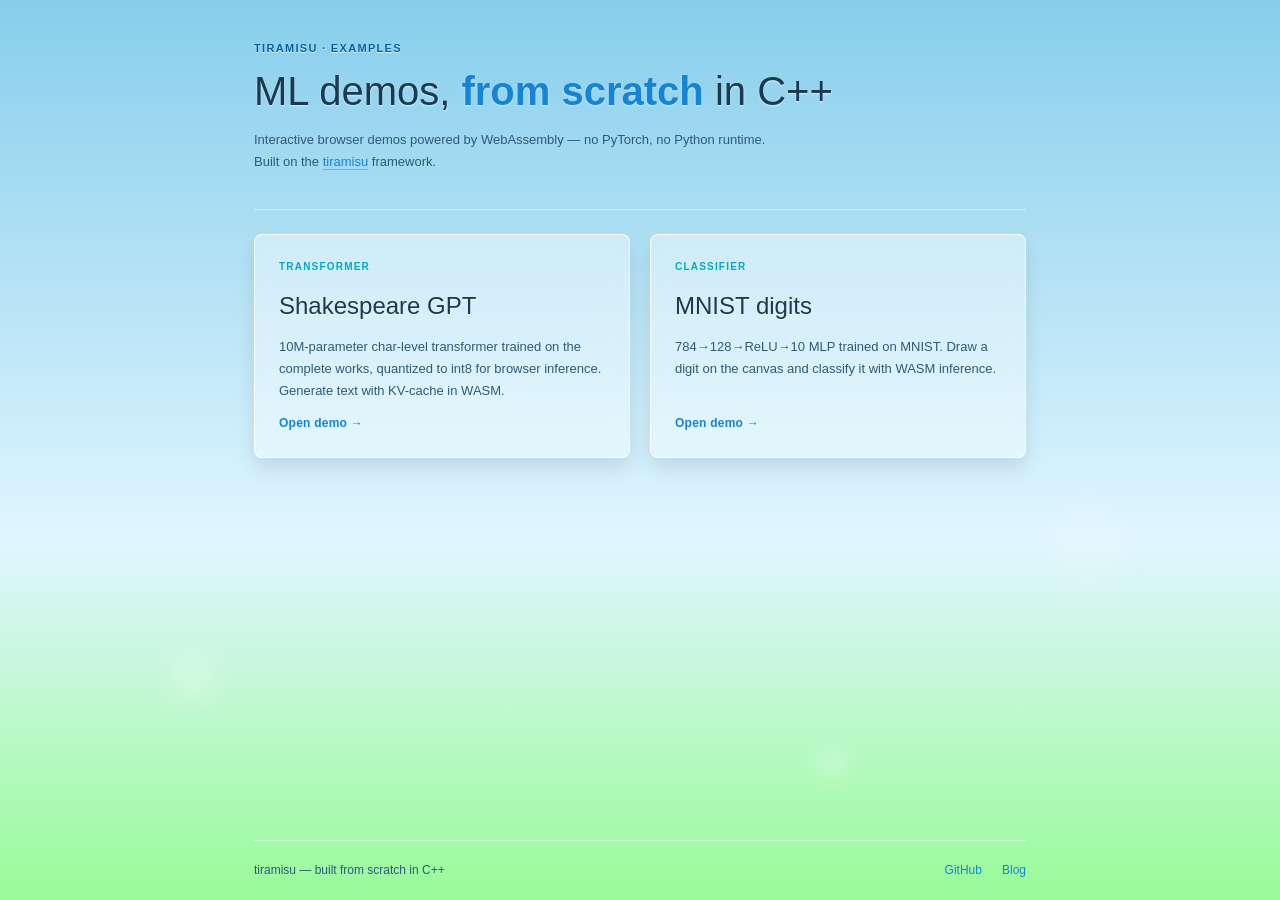
==== commit e94a62f4: "Migrate site theme to Frutiger Aero per web/aero.md" ====
--- a/web/static/index.html
+++ b/web/static/index.html
@@ -22,13 +22,13 @@
 
   <main>
     <div class="example-grid">
-      <a class="example-card" href="shakespeare/">
+      <a class="example-card aero-panel" href="shakespeare/">
         <span class="example-tag">transformer</span>
         <h2>Shakespeare GPT</h2>
         <p>10M-parameter char-level transformer trained on the complete works, quantized to int8 for browser inference. Generate text with KV-cache in WASM.</p>
         <span class="example-link">Open demo →</span>
       </a>
-      <a class="example-card" href="mnist/">
+      <a class="example-card aero-panel" href="mnist/">
         <span class="example-tag">classifier</span>
         <h2>MNIST digits</h2>
         <p>784→128→ReLU→10 MLP trained on MNIST. Draw a digit on the canvas and classify it with WASM inference.</p>
--- a/web/static/style.css
+++ b/web/static/style.css
@@ -1,28 +1,25 @@
 *, *::before, *::after { box-sizing: border-box; margin: 0; padding: 0; }
 
 :root {
-  --sky-top: #3a8fd9;
-  --sky-mid: #7ec8f0;
-  --sky-low: #b8e4f8;
-  --grass-mid: #6bc04a;
-  --grass-low: #3d8f2e;
+  --sky: #87CEEB;
+  --sky-light: #E0F6FF;
+  --grass: #98FB98;
+  --gel-top: #73c8f8;
+  --gel-mid-top: #1583d7;
+  --gel-mid-bottom: #0361a3;
+  --gel-bottom: #299eef;
+  --gel-border: #024b7f;
+  --panel-bg: rgba(255, 255, 255, 0.4);
+  --panel-border: rgba(255, 255, 255, 0.8);
+  --text: #1a3a52;
+  --text-dim: #2d5a78;
+  --accent: #1583d7;
+  --accent-dark: #0361a3;
   --aqua: #00a8c6;
-  --aqua-bright: #4dd4e8;
-  --vista-blue: #0078d7;
-  --vista-blue-dark: #005a9e;
-  --glass: rgba(255, 255, 255, 0.42);
-  --glass-strong: rgba(255, 255, 255, 0.62);
-  --glass-border: rgba(255, 255, 255, 0.72);
-  --glass-shadow: rgba(0, 60, 120, 0.22);
-  --text: #1a3a52;
-  --text-dim: #3d6a88;
-  --text-light: #f0f8ff;
-  --accent: #0078d7;
-  --accent-glow: #4db8ff;
   --success: #2d8f4e;
   --error: #c43c3c;
-  --radius: 10px;
-  --radius-sm: 6px;
+  --radius-panel: 8px;
+  --radius-btn: 20px;
   --font-ui: 'Segoe UI', Tahoma, Geneva, Verdana, sans-serif;
   --font-mono: Consolas, 'Courier New', monospace;
 }
@@ -36,11 +33,7 @@
 }
 
 body {
-  background:
-    radial-gradient(ellipse 120% 80% at 50% -10%, rgba(255, 255, 255, 0.55) 0%, transparent 55%),
-    radial-gradient(ellipse 60% 40% at 85% 15%, rgba(180, 230, 255, 0.5) 0%, transparent 50%),
-    radial-gradient(ellipse 50% 35% at 10% 20%, rgba(200, 240, 255, 0.4) 0%, transparent 45%),
-    linear-gradient(180deg, var(--sky-top) 0%, var(--sky-mid) 35%, var(--sky-low) 58%, #a8d8a0 72%, var(--grass-mid) 85%, var(--grass-low) 100%);
+  background: linear-gradient(to bottom, var(--sky) 0%, var(--sky-light) 60%, var(--grass) 100%);
   background-attachment: fixed;
   min-height: 100vh;
 }
@@ -51,10 +44,9 @@
   inset: 0;
   pointer-events: none;
   background:
-    radial-gradient(circle 80px at 12% 78%, rgba(255, 255, 255, 0.18) 0%, transparent 70%),
-    radial-gradient(circle 120px at 88% 65%, rgba(255, 255, 255, 0.14) 0%, transparent 70%),
-    radial-gradient(circle 50px at 70% 82%, rgba(255, 255, 255, 0.22) 0%, transparent 70%),
-    radial-gradient(circle 40px at 30% 88%, rgba(255, 255, 255, 0.16) 0%, transparent 70%);
+    radial-gradient(circle 60px at 15% 75%, rgba(255, 255, 255, 0.25) 0%, transparent 70%),
+    radial-gradient(circle 90px at 85% 60%, rgba(255, 255, 255, 0.2) 0%, transparent 70%),
+    radial-gradient(circle 40px at 65% 85%, rgba(255, 255, 255, 0.22) 0%, transparent 70%);
   z-index: 0;
 }
 
@@ -69,32 +61,45 @@
   padding: 0 24px;
 }
 
-/* ── glass panel mixin via class ── */
-.glass {
-  background: var(--glass);
-  backdrop-filter: blur(16px) saturate(1.4);
-  -webkit-backdrop-filter: blur(16px) saturate(1.4);
-  border: 1px solid var(--glass-border);
-  border-radius: var(--radius);
-  box-shadow:
-    0 8px 32px var(--glass-shadow),
-    inset 0 1px 0 rgba(255, 255, 255, 0.75),
-    inset 0 -1px 0 rgba(0, 80, 140, 0.06);
+/* ── Frutiger Aero primitives (web/aero.md) ── */
+
+.aero-btn {
+  background: linear-gradient(to bottom, var(--gel-top) 0%, var(--gel-mid-top) 50%, var(--gel-mid-bottom) 50%, var(--gel-bottom) 100%);
+  color: white;
+  border: 1px solid var(--gel-border);
+  border-radius: var(--radius-btn);
+  padding: 12px 32px;
+  font-weight: 600;
+  text-shadow: 0 -1px 1px rgba(0, 0, 0, 0.5);
+  box-shadow:
+    inset 0 1px 1px rgba(255, 255, 255, 0.8),
+    inset 0 15px 15px rgba(255, 255, 255, 0.3),
+    0 4px 6px rgba(0, 0, 0, 0.2);
+}
+
+.aero-panel {
+  background: var(--panel-bg);
+  backdrop-filter: blur(10px);
+  -webkit-backdrop-filter: blur(10px);
+  border: 1px solid var(--panel-border);
+  border-top-color: #ffffff;
+  border-radius: var(--radius-panel);
+  box-shadow: 0 10px 20px rgba(0, 0, 0, 0.1);
 }
 
 header {
   padding: 40px 0 36px;
-  border-bottom: 1px solid rgba(255, 255, 255, 0.35);
+  border-bottom: 1px solid rgba(255, 255, 255, 0.5);
 }
 
 .eyebrow {
   font-size: 11px;
   letter-spacing: 0.12em;
   text-transform: uppercase;
-  color: var(--vista-blue-dark);
+  color: var(--accent-dark);
   margin-bottom: 10px;
   font-weight: 600;
-  text-shadow: 0 1px 0 rgba(255, 255, 255, 0.6);
+  text-shadow: 0 1px 0 rgba(255, 255, 255, 0.7);
 }
 
 h1 {
@@ -104,13 +109,13 @@
   color: var(--text);
   font-weight: 300;
   margin-bottom: 14px;
-  text-shadow: 0 1px 2px rgba(255, 255, 255, 0.5);
+  text-shadow: 0 1px 2px rgba(255, 255, 255, 0.6);
 }
 
 h1 em {
   font-style: normal;
   font-weight: 600;
-  color: var(--vista-blue);
+  color: var(--accent);
 }
 
 .subtitle {
@@ -121,19 +126,19 @@
 }
 
 .subtitle a {
-  color: var(--vista-blue);
+  color: var(--accent);
   text-decoration: none;
-  border-bottom: 1px solid rgba(0, 120, 215, 0.35);
+  border-bottom: 1px solid rgba(21, 131, 215, 0.4);
 }
 
 .subtitle a:hover {
-  color: var(--vista-blue-dark);
-  border-bottom-color: var(--vista-blue-dark);
+  color: var(--accent-dark);
+  border-bottom-color: var(--accent-dark);
 }
 
 .stats {
   display: flex;
-  gap: 20px;
+  gap: 16px;
   margin-top: 22px;
   flex-wrap: wrap;
 }
@@ -143,20 +148,13 @@
   flex-direction: column;
   gap: 2px;
   padding: 10px 16px;
-  background: var(--glass);
-  backdrop-filter: blur(12px);
-  -webkit-backdrop-filter: blur(12px);
-  border: 1px solid rgba(255, 255, 255, 0.55);
-  border-radius: var(--radius-sm);
-  box-shadow:
-    0 2px 8px rgba(0, 60, 120, 0.12),
-    inset 0 1px 0 rgba(255, 255, 255, 0.7);
 }
 
 .stat-value {
   font-size: 17px;
   font-weight: 600;
-  color: var(--vista-blue);
+  color: var(--accent);
+  text-shadow: 0 1px 0 rgba(255, 255, 255, 0.5);
 }
 
 .stat-label {
@@ -169,16 +167,8 @@
 main { padding: 32px 0; }
 
 .controls {
-  background: var(--glass);
-  backdrop-filter: blur(16px) saturate(1.3);
-  -webkit-backdrop-filter: blur(16px) saturate(1.3);
-  border: 1px solid var(--glass-border);
-  border-radius: var(--radius);
   padding: 24px;
   margin-bottom: 20px;
-  box-shadow:
-    0 8px 28px var(--glass-shadow),
-    inset 0 1px 0 rgba(255, 255, 255, 0.75);
 }
 
 .field { margin-bottom: 20px; }
@@ -196,9 +186,10 @@
 
 textarea {
   width: 100%;
-  background: rgba(255, 255, 255, 0.55);
-  border: 1px solid rgba(0, 120, 215, 0.25);
-  border-radius: var(--radius-sm);
+  background: rgba(255, 255, 255, 0.65);
+  border: 1px solid rgba(21, 131, 215, 0.35);
+  border-top-color: rgba(255, 255, 255, 0.9);
+  border-radius: var(--radius-panel);
   color: var(--text);
   font-family: var(--font-mono);
   font-size: 13px;
@@ -207,14 +198,16 @@
   min-height: 80px;
   transition: border-color 0.15s, box-shadow 0.15s;
   outline: none;
-  box-shadow: inset 0 2px 4px rgba(0, 60, 120, 0.08);
+  box-shadow:
+    inset 0 2px 4px rgba(0, 60, 120, 0.08),
+    inset 0 1px 0 rgba(255, 255, 255, 0.8);
 }
 
 textarea:focus {
-  border-color: var(--vista-blue);
+  border-color: var(--accent);
   box-shadow:
     inset 0 2px 4px rgba(0, 60, 120, 0.08),
-    0 0 0 3px rgba(0, 120, 215, 0.2);
+    0 0 0 3px rgba(21, 131, 215, 0.25);
 }
 
 .slider-row {
@@ -226,34 +219,35 @@
 input[type=range] {
   flex: 1;
   appearance: none;
-  height: 6px;
-  background: linear-gradient(180deg, #c8dff0 0%, #e8f4fc 100%);
-  border-radius: 3px;
-  border: 1px solid rgba(0, 120, 215, 0.2);
+  height: 8px;
+  background: linear-gradient(to bottom, #c8e8f8 0%, #e8f6ff 100%);
+  border-radius: 4px;
+  border: 1px solid rgba(21, 131, 215, 0.3);
   outline: none;
-  box-shadow: inset 0 1px 2px rgba(0, 60, 120, 0.15);
+  box-shadow: inset 0 1px 3px rgba(0, 60, 120, 0.15);
 }
 
 input[type=range]::-webkit-slider-thumb {
   appearance: none;
-  width: 18px;
-  height: 18px;
+  width: 20px;
+  height: 20px;
   border-radius: 50%;
-  background: linear-gradient(180deg, #ffffff 0%, #d0e8f8 40%, #8ec4e8 100%);
-  border: 1px solid #3c7fb1;
+  background: linear-gradient(to bottom, var(--gel-top) 0%, var(--gel-mid-top) 50%, var(--gel-mid-bottom) 50%, var(--gel-bottom) 100%);
+  border: 1px solid var(--gel-border);
   cursor: pointer;
   box-shadow:
-    0 2px 4px rgba(0, 60, 120, 0.25),
-    inset 0 1px 0 rgba(255, 255, 255, 0.9);
+    inset 0 1px 1px rgba(255, 255, 255, 0.8),
+    inset 0 6px 6px rgba(255, 255, 255, 0.3),
+    0 3px 5px rgba(0, 0, 0, 0.2);
   transition: transform 0.1s;
 }
 
-input[type=range]::-webkit-slider-thumb:hover { transform: scale(1.15); }
+input[type=range]::-webkit-slider-thumb:hover { transform: scale(1.1); }
 
 .slider-val {
   width: 38px;
   text-align: right;
-  color: var(--vista-blue);
+  color: var(--accent);
   font-size: 13px;
   font-weight: 600;
 }
@@ -276,64 +270,66 @@
   font-size: 13px;
   font-weight: 600;
   cursor: pointer;
-  border-radius: var(--radius-sm);
-  padding: 10px 22px;
-  transition: filter 0.15s, transform 0.1s, box-shadow 0.15s;
-}
-
-button:active { transform: scale(0.97); }
-
-.btn-primary {
-  background: linear-gradient(180deg, #6ec4f5 0%, #3a9de8 45%, #1a7fd4 50%, #2a8ee0 100%);
-  color: #fff;
-  border: 1px solid #005a9e;
-  text-shadow: 0 1px 1px rgba(0, 40, 80, 0.4);
-  box-shadow:
-    0 2px 6px rgba(0, 60, 120, 0.3),
-    inset 0 1px 0 rgba(255, 255, 255, 0.45);
-}
-
-.btn-primary:hover {
-  filter: brightness(1.08);
-  box-shadow:
-    0 4px 12px rgba(0, 60, 120, 0.35),
-    inset 0 1px 0 rgba(255, 255, 255, 0.5);
+  transition: transform 0.1s, box-shadow 0.15s;
+}
+
+button:active { transform: translateY(1px) scale(0.98); }
+
+.btn-primary,
+.aero-btn {
+  background: linear-gradient(to bottom, var(--gel-top) 0%, var(--gel-mid-top) 50%, var(--gel-mid-bottom) 50%, var(--gel-bottom) 100%);
+  color: white;
+  border: 1px solid var(--gel-border);
+  border-radius: var(--radius-btn);
+  padding: 12px 32px;
+  text-shadow: 0 -1px 1px rgba(0, 0, 0, 0.5);
+  box-shadow:
+    inset 0 1px 1px rgba(255, 255, 255, 0.8),
+    inset 0 15px 15px rgba(255, 255, 255, 0.3),
+    0 4px 6px rgba(0, 0, 0, 0.2);
+}
+
+.btn-primary:hover,
+.aero-btn:hover {
+  box-shadow:
+    inset 0 1px 1px rgba(255, 255, 255, 0.9),
+    inset 0 15px 15px rgba(255, 255, 255, 0.35),
+    0 6px 10px rgba(0, 0, 0, 0.25);
+  transform: translateY(-1px);
 }
 
 .btn-primary:disabled {
   opacity: 0.45;
   cursor: not-allowed;
   transform: none;
-  filter: grayscale(0.3);
 }
 
 .btn-ghost {
-  background: linear-gradient(180deg, rgba(255,255,255,0.85) 0%, rgba(220,235,250,0.75) 100%);
-  border: 1px solid rgba(0, 120, 215, 0.35);
-  color: var(--text-dim);
-  box-shadow:
-    0 1px 4px rgba(0, 60, 120, 0.12),
-    inset 0 1px 0 rgba(255, 255, 255, 0.8);
+  background: linear-gradient(to bottom, #ffffff 0%, #d4ecff 50%, #a8d4f0 50%, #c8e8f8 100%);
+  border: 1px solid rgba(21, 131, 215, 0.45);
+  border-top-color: rgba(255, 255, 255, 0.95);
+  border-radius: var(--radius-btn);
+  padding: 12px 28px;
+  color: var(--accent-dark);
+  text-shadow: 0 1px 0 rgba(255, 255, 255, 0.8);
+  box-shadow:
+    inset 0 1px 1px rgba(255, 255, 255, 0.9),
+    inset 0 10px 10px rgba(255, 255, 255, 0.4),
+    0 3px 5px rgba(0, 0, 0, 0.15);
 }
 
 .btn-ghost:hover {
-  border-color: var(--vista-blue);
-  color: var(--vista-blue);
-  filter: brightness(1.05);
+  box-shadow:
+    inset 0 1px 1px rgba(255, 255, 255, 1),
+    inset 0 10px 10px rgba(255, 255, 255, 0.5),
+    0 5px 8px rgba(0, 0, 0, 0.2);
+  transform: translateY(-1px);
 }
 
 .output-wrap {
-  background: var(--glass-strong);
-  backdrop-filter: blur(16px) saturate(1.3);
-  -webkit-backdrop-filter: blur(16px) saturate(1.3);
-  border: 1px solid var(--glass-border);
-  border-radius: var(--radius);
   min-height: 200px;
   position: relative;
   overflow: hidden;
-  box-shadow:
-    0 8px 28px var(--glass-shadow),
-    inset 0 1px 0 rgba(255, 255, 255, 0.8);
 }
 
 .output-header {
@@ -341,8 +337,8 @@
   align-items: center;
   justify-content: space-between;
   padding: 10px 16px;
-  background: linear-gradient(180deg, rgba(255,255,255,0.5) 0%, rgba(200,225,245,0.35) 100%);
-  border-bottom: 1px solid rgba(255, 255, 255, 0.5);
+  background: linear-gradient(to bottom, rgba(255, 255, 255, 0.55) 0%, rgba(200, 230, 255, 0.35) 100%);
+  border-bottom: 1px solid rgba(255, 255, 255, 0.6);
 }
 
 .output-label {
@@ -358,7 +354,7 @@
   color: var(--text-dim);
 }
 
-.output-status.generating { color: var(--vista-blue); }
+.output-status.generating { color: var(--accent); }
 .output-status.done { color: var(--success); }
 .output-status.error { color: var(--error); }
 
@@ -383,7 +379,7 @@
   display: inline-block;
   width: 2px;
   height: 1em;
-  background: var(--vista-blue);
+  background: var(--accent);
   vertical-align: text-bottom;
   animation: blink 1s step-end infinite;
 }
@@ -392,7 +388,7 @@
 
 footer {
   padding: 20px 0;
-  border-top: 1px solid rgba(255, 255, 255, 0.35);
+  border-top: 1px solid rgba(255, 255, 255, 0.5);
   display: flex;
   align-items: center;
   justify-content: space-between;
@@ -412,12 +408,12 @@
 
 .footer-links a {
   font-size: 12px;
-  color: var(--vista-blue);
+  color: var(--accent);
   text-decoration: none;
 }
 
 .footer-links a:hover {
-  color: var(--vista-blue-dark);
+  color: var(--accent-dark);
   text-decoration: underline;
 }
 
@@ -431,20 +427,27 @@
 .prompt-chip {
   font-family: var(--font-ui);
   font-size: 11px;
-  padding: 5px 12px;
+  padding: 6px 14px;
   border-radius: 12px;
-  background: linear-gradient(180deg, rgba(255,255,255,0.7) 0%, rgba(210,230,250,0.6) 100%);
-  border: 1px solid rgba(0, 120, 215, 0.25);
-  color: var(--text-dim);
+  background: linear-gradient(to bottom, #ffffff 0%, #b8dff8 50%, #7ec0f0 50%, #a8d8f8 100%);
+  border: 1px solid rgba(21, 131, 215, 0.4);
+  border-top-color: rgba(255, 255, 255, 0.9);
+  color: var(--accent-dark);
   cursor: pointer;
-  transition: border-color 0.15s, color 0.15s, box-shadow 0.15s;
-  box-shadow: 0 1px 3px rgba(0, 60, 120, 0.1);
+  text-shadow: 0 1px 0 rgba(255, 255, 255, 0.7);
+  transition: transform 0.1s, box-shadow 0.15s;
+  box-shadow:
+    inset 0 1px 1px rgba(255, 255, 255, 0.8),
+    inset 0 6px 6px rgba(255, 255, 255, 0.25),
+    0 2px 4px rgba(0, 0, 0, 0.12);
 }
 
 .prompt-chip:hover {
-  border-color: var(--vista-blue);
-  color: var(--vista-blue);
-  box-shadow: 0 2px 6px rgba(0, 60, 120, 0.15);
+  transform: translateY(-1px);
+  box-shadow:
+    inset 0 1px 1px rgba(255, 255, 255, 0.9),
+    inset 0 6px 6px rgba(255, 255, 255, 0.3),
+    0 4px 6px rgba(0, 0, 0, 0.18);
 }
 
 @media (max-width: 480px) {
@@ -459,7 +462,7 @@
 }
 
 .back-link {
-  color: var(--vista-blue);
+  color: var(--accent);
   text-decoration: none;
   font-weight: 600;
 }
@@ -479,24 +482,14 @@
   flex-direction: column;
   gap: 12px;
   padding: 24px;
-  background: var(--glass);
-  backdrop-filter: blur(16px) saturate(1.3);
-  -webkit-backdrop-filter: blur(16px) saturate(1.3);
-  border: 1px solid var(--glass-border);
-  border-radius: var(--radius);
   color: inherit;
   text-decoration: none;
   transition: transform 0.15s, box-shadow 0.15s;
-  box-shadow:
-    0 6px 24px var(--glass-shadow),
-    inset 0 1px 0 rgba(255, 255, 255, 0.75);
 }
 
 .example-card:hover {
   transform: translateY(-3px);
-  box-shadow:
-    0 12px 36px rgba(0, 60, 120, 0.28),
-    inset 0 1px 0 rgba(255, 255, 255, 0.85);
+  box-shadow: 0 14px 28px rgba(0, 0, 0, 0.15);
 }
 
 .example-tag {
@@ -512,6 +505,7 @@
   font-size: 24px;
   font-weight: 300;
   color: var(--text);
+  text-shadow: 0 1px 1px rgba(255, 255, 255, 0.5);
 }
 
 .example-card p {
@@ -523,7 +517,7 @@
 
 .example-link {
   font-size: 12px;
-  color: var(--vista-blue);
+  color: var(--accent);
   font-weight: 600;
   letter-spacing: 0.02em;
 }
@@ -537,27 +531,22 @@
 }
 
 .canvas-wrap {
-  background: var(--glass);
-  backdrop-filter: blur(16px);
-  -webkit-backdrop-filter: blur(16px);
-  border: 1px solid var(--glass-border);
-  border-radius: var(--radius);
   padding: 16px;
-  box-shadow:
-    0 6px 24px var(--glass-shadow),
-    inset 0 1px 0 rgba(255, 255, 255, 0.7);
 }
 
 #draw-canvas {
   display: block;
   width: 280px;
   height: 280px;
-  border: 2px solid rgba(0, 120, 215, 0.3);
-  border-radius: var(--radius-sm);
-  background: #0a1628;
+  border: 2px solid rgba(21, 131, 215, 0.45);
+  border-top-color: rgba(255, 255, 255, 0.9);
+  border-radius: var(--radius-panel);
+  background: #d4ecff;
   touch-action: none;
   cursor: crosshair;
-  box-shadow: inset 0 2px 8px rgba(0, 0, 0, 0.4);
+  box-shadow:
+    inset 0 2px 6px rgba(0, 60, 120, 0.12),
+    inset 0 1px 0 rgba(255, 255, 255, 0.6);
 }
 
 .canvas-hint {
@@ -572,20 +561,12 @@
 }
 
 .prediction {
-  background: var(--glass-strong);
-  backdrop-filter: blur(16px);
-  -webkit-backdrop-filter: blur(16px);
-  border: 1px solid var(--glass-border);
-  border-radius: var(--radius);
   padding: 24px;
   display: flex;
   flex-direction: column;
   align-items: center;
   gap: 8px;
   min-width: 180px;
-  box-shadow:
-    0 6px 24px var(--glass-shadow),
-    inset 0 1px 0 rgba(255, 255, 255, 0.8);
 }
 
 .prediction-label {
@@ -601,8 +582,8 @@
   font-size: 72px;
   line-height: 1;
   font-weight: 200;
-  color: var(--vista-blue);
-  text-shadow: 0 2px 8px rgba(0, 120, 215, 0.3);
+  color: var(--accent);
+  text-shadow: 0 2px 4px rgba(21, 131, 215, 0.3);
 }
 
 .prediction-status {
@@ -610,14 +591,14 @@
   color: var(--text-dim);
 }
 
-.prediction-status.generating { color: var(--vista-blue); }
+.prediction-status.generating { color: var(--accent); }
 .prediction-status.done { color: var(--success); }
 .prediction-status.error { color: var(--error); }
 
 .network-viz {
   margin-top: 32px;
   padding-top: 28px;
-  border-top: 1px solid rgba(255, 255, 255, 0.35);
+  border-top: 1px solid rgba(255, 255, 255, 0.5);
 }
 
 .viz-title {
@@ -626,6 +607,7 @@
   font-weight: 300;
   margin-bottom: 8px;
   color: var(--text);
+  text-shadow: 0 1px 1px rgba(255, 255, 255, 0.5);
 }
 
 .viz-subtitle {
@@ -649,30 +631,31 @@
   flex-direction: column;
   gap: 4px;
   padding: 12px 14px;
-  border: 1px solid rgba(0, 120, 215, 0.25);
-  border-radius: var(--radius-sm);
-  background: rgba(255, 255, 255, 0.45);
+  border: 1px solid rgba(21, 131, 215, 0.35);
+  border-top-color: rgba(255, 255, 255, 0.85);
+  border-radius: var(--radius-panel);
+  background: rgba(255, 255, 255, 0.5);
   min-width: 88px;
   box-shadow:
-    0 2px 6px rgba(0, 60, 120, 0.1),
-    inset 0 1px 0 rgba(255, 255, 255, 0.7);
+    inset 0 1px 0 rgba(255, 255, 255, 0.8),
+    0 2px 6px rgba(0, 0, 0, 0.08);
 }
 
 .mlp-layer-active {
-  background: rgba(255, 255, 255, 0.6);
-  border-color: rgba(0, 120, 215, 0.45);
+  background: rgba(255, 255, 255, 0.65);
+  border-color: rgba(21, 131, 215, 0.5);
 }
 
 .mlp-layer-output {
-  border-color: var(--vista-blue);
-  background: rgba(200, 230, 255, 0.5);
+  border-color: var(--accent);
+  background: rgba(200, 230, 255, 0.6);
 }
 
 .mlp-layer-name {
   font-size: 11px;
   letter-spacing: 0.06em;
   text-transform: uppercase;
-  color: var(--vista-blue);
+  color: var(--accent);
   font-weight: 600;
 }
 
@@ -692,16 +675,8 @@
 }
 
 .viz-panel {
-  background: var(--glass);
-  backdrop-filter: blur(12px);
-  -webkit-backdrop-filter: blur(12px);
-  border: 1px solid var(--glass-border);
-  border-radius: var(--radius);
   padding: 16px;
   margin-bottom: 16px;
-  box-shadow:
-    0 4px 16px var(--glass-shadow),
-    inset 0 1px 0 rgba(255, 255, 255, 0.65);
 }
 
 .viz-panel-header {
@@ -733,7 +708,7 @@
 .hidden-cell {
   aspect-ratio: 1;
   border-radius: 2px;
-  background: var(--vista-blue);
+  background: var(--accent);
   opacity: 0.08;
   transition: opacity 0.2s ease;
 }
@@ -755,11 +730,11 @@
 }
 
 .logit-col.winner .logit-fill {
-  background: linear-gradient(180deg, #6ec4f5 0%, #1a7fd4 100%);
+  background: linear-gradient(to bottom, var(--gel-top) 0%, var(--gel-mid-top) 50%, var(--gel-mid-bottom) 50%, var(--gel-bottom) 100%);
 }
 
 .logit-col.winner .logit-label {
-  color: var(--vista-blue);
+  color: var(--accent);
   font-weight: 700;
 }
 
@@ -768,8 +743,9 @@
   width: 100%;
   display: flex;
   align-items: flex-end;
-  background: rgba(255, 255, 255, 0.4);
-  border: 1px solid rgba(0, 120, 215, 0.2);
+  background: rgba(255, 255, 255, 0.5);
+  border: 1px solid rgba(21, 131, 215, 0.3);
+  border-top-color: rgba(255, 255, 255, 0.8);
   border-radius: 4px 4px 0 0;
   min-height: 100px;
   box-shadow: inset 0 2px 4px rgba(0, 60, 120, 0.08);
@@ -778,7 +754,7 @@
 .logit-fill {
   width: 100%;
   height: 0%;
-  background: linear-gradient(180deg, #a8d4f0 0%, #5aa8e0 100%);
+  background: linear-gradient(to bottom, #a8d8f8 0%, #73c8f8 50%, #5aa8e0 50%, #7ec0f0 100%);
   border-radius: 3px 3px 0 0;
   transition: height 0.25s ease;
 }
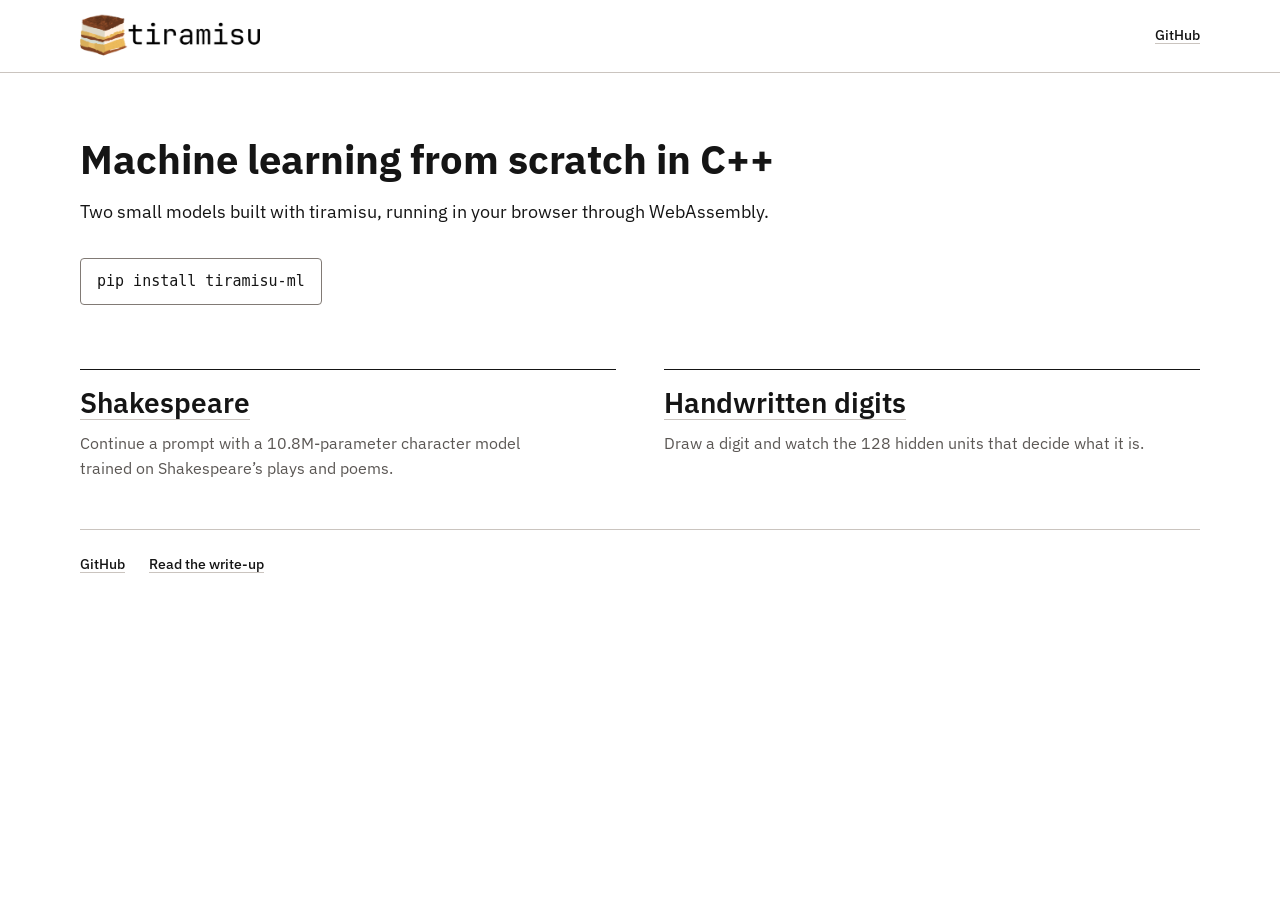
==== commit 3b69d0d0: "replace comic sans theme with white and cocoa design" ====
--- a/web/static/index.html
+++ b/web/static/index.html
@@ -3,48 +3,48 @@
 <head>
   <meta charset="UTF-8" />
   <meta name="viewport" content="width=device-width, initial-scale=1.0" />
-  <title>tiramisu — examples</title>
+  <meta name="description" content="Browser demos for tiramisu, a machine learning framework written from scratch in C++." />
+  <title>tiramisu | browser demos</title>
+  <link rel="icon" href="/favicon.ico" sizes="32x32" />
+  <link rel="icon" href="/favicon.png" type="image/png" sizes="32x32" />
+  <link rel="apple-touch-icon" href="/apple-touch-icon.png" />
+  <link rel="preconnect" href="https://fonts.googleapis.com" />
+  <link rel="preconnect" href="https://fonts.gstatic.com" crossorigin />
+  <link href="https://fonts.googleapis.com/css2?family=IBM+Plex+Sans:wght@400;500;600;700&amp;family=Source+Serif+4:opsz,wght@8..60,400;8..60,600&amp;display=swap" rel="stylesheet" />
   <link rel="stylesheet" href="style.css" />
 </head>
-<body>
-<div class="page hub-page">
-
-  <header>
-    <p class="eyebrow">tiramisu · examples</p>
-    <h1>ML demos, <em>from scratch</em> in C++</h1>
-    <p class="subtitle">
-      Interactive browser demos powered by WebAssembly — no PyTorch, no Python runtime.
-      Built on the
-      <a href="https://github.com/dnexdev/tiramisu" target="_blank">tiramisu</a>
-      framework.
-    </p>
+<body class="hub-page">
+  <header class="site-header">
+    <div class="shell site-header-inner">
+      <a class="brand-link" href="./" aria-label="tiramisu demos home">
+        <img src="wordmark.png" width="210" height="55" alt="tiramisu" />
+      </a>
+      <a class="header-link" href="https://github.com/dnexdev/tiramisu">GitHub</a>
+    </div>
   </header>
 
-  <main>
-    <div class="example-grid">
-      <a class="example-card aero-panel" href="shakespeare/">
-        <span class="example-tag">transformer</span>
-        <h2>Shakespeare GPT</h2>
-        <p>10M-parameter char-level transformer trained on the complete works, quantized to int8 for browser inference. Generate text with KV-cache in WASM.</p>
-        <span class="example-link">Open demo →</span>
+  <main class="shell hub-main">
+    <section class="hub-intro" aria-labelledby="hub-title">
+      <h1 id="hub-title">Machine learning from scratch in C++</h1>
+      <p>Two small models built with tiramisu, running in your browser through WebAssembly.</p>
+      <pre class="install-command"><code>pip install tiramisu-ml</code></pre>
+    </section>
+
+    <nav class="demo-list" aria-label="Browser demos">
+      <a class="demo-link demo-link-shakespeare" href="shakespeare/">
+        <h2>Shakespeare</h2>
+        <p>Continue a prompt with a 10.8M-parameter character model trained on Shakespeare’s plays and poems.</p>
       </a>
-      <a class="example-card aero-panel" href="mnist/">
-        <span class="example-tag">classifier</span>
-        <h2>MNIST digits</h2>
-        <p>784→128→ReLU→10 MLP trained on MNIST. Draw a digit on the canvas and classify it with WASM inference.</p>
-        <span class="example-link">Open demo →</span>
+      <a class="demo-link demo-link-mnist" href="mnist/">
+        <h2>Handwritten digits</h2>
+        <p>Draw a digit and watch the 128 hidden units that decide what it is.</p>
       </a>
-    </div>
+    </nav>
   </main>
 
-  <footer>
-    <span class="footer-left">tiramisu — built from scratch in C++</span>
-    <div class="footer-links">
-      <a href="https://github.com/dnexdev/tiramisu" target="_blank">GitHub</a>
-      <a href="https://dnex.dev/llms1/" target="_blank">Blog</a>
-    </div>
+  <footer class="site-footer shell">
+    <a href="https://github.com/dnexdev/tiramisu">GitHub</a>
+    <a href="https://dnex.dev/llms1/">Read the write-up</a>
   </footer>
-
-</div>
 </body>
 </html>
--- a/web/static/style.css
+++ b/web/static/style.css
@@ -1,780 +1,884 @@
-*, *::before, *::after { box-sizing: border-box; margin: 0; padding: 0; }
-
 :root {
-  --sky: #87CEEB;
-  --sky-light: #E0F6FF;
-  --grass: #98FB98;
-  --gel-top: #73c8f8;
-  --gel-mid-top: #1583d7;
-  --gel-mid-bottom: #0361a3;
-  --gel-bottom: #299eef;
-  --gel-border: #024b7f;
-  --panel-bg: rgba(255, 255, 255, 0.4);
-  --panel-border: rgba(255, 255, 255, 0.8);
-  --text: #1a3a52;
-  --text-dim: #2d5a78;
-  --accent: #1583d7;
-  --accent-dark: #0361a3;
-  --aqua: #00a8c6;
-  --success: #2d8f4e;
-  --error: #c43c3c;
-  --radius-panel: 8px;
-  --radius-btn: 20px;
-  --font-ui: 'Segoe UI', Tahoma, Geneva, Verdana, sans-serif;
-  --font-mono: Consolas, 'Courier New', monospace;
-}
-
-html, body {
-  height: 100%;
-  color: var(--text);
+  --color-ground: #FFFFFF;
+  --color-ink: #151515;
+  --color-muted: #5B5754;
+  --color-line: #CAC4BF;
+  --color-field-edge: #817A75;
+  --color-cocoa: #7E4223;
+  --color-cocoa-dark: #68361D;
+  --color-cocoa-soft: #F1EAE6;
+  --color-disabled-fill: #DDD8D4;
+  --color-disabled-ink: #59534F;
+  --color-error: #9B2020;
+  --color-highlight: #ECBA5B;
+  --color-transparent: transparent;
+  --font-ui: "IBM Plex Sans", sans-serif;
+  --font-reading: "Source Serif 4", serif;
+  --font-code: monospace;
+  --container: 1120px;
+  --space-1: 4px;
+  --space-2: 8px;
+  --space-3: 12px;
+  --space-4: 16px;
+  --space-5: 20px;
+  --space-6: 24px;
+  --space-8: 32px;
+  --space-10: 40px;
+  --space-12: 48px;
+  --space-16: 64px;
+  --space-20: 80px;
+  --radius-control: 4px;
+  --radius-surface: 6px;
+  --control-height: 46px;
+  --motion-fast: 120ms;
+}
+
+*,
+*::before,
+*::after {
+  box-sizing: border-box;
+}
+
+html,
+body {
+  margin: 0;
+  overflow-x: clip;
+}
+
+html {
+  background: var(--color-ground);
+  color-scheme: light;
+  scrollbar-color: var(--color-cocoa) var(--color-ground);
+}
+
+body {
+  min-height: 100%;
+  background: var(--color-ground);
+  color: var(--color-ink);
   font-family: var(--font-ui);
+  font-size: 16px;
+  line-height: 1.55;
+  text-rendering: optimizeLegibility;
+}
+
+::selection {
+  background: var(--color-highlight);
+  color: var(--color-ink);
+}
+
+button,
+textarea,
+input {
+  font: inherit;
+}
+
+a {
+  color: inherit;
+  text-decoration-thickness: 1px;
+  text-underline-offset: 3px;
+}
+
+button,
+a,
+textarea,
+input,
+canvas {
+  -webkit-tap-highlight-color: var(--color-transparent);
+}
+
+button:focus-visible,
+a:focus-visible,
+textarea:focus-visible,
+input:focus-visible,
+canvas:focus-visible {
+  outline: 3px solid var(--color-cocoa);
+  outline-offset: 3px;
+}
+
+[hidden] {
+  display: none !important;
+}
+
+.shell {
+  width: min(calc(100% - var(--space-8)), var(--container));
+  margin-inline: auto;
+}
+
+.site-header {
+  border-bottom: 1px solid var(--color-line);
+}
+
+.site-header-inner {
+  min-height: 72px;
+  display: flex;
+  align-items: center;
+  justify-content: space-between;
+  gap: var(--space-6);
+}
+
+.brand-link {
+  display: inline-flex;
+  align-items: center;
+  border-radius: var(--radius-control);
+}
+
+.brand-link img {
+  display: block;
+  width: 180px;
+  height: auto;
+}
+
+.header-link,
+.site-footer a {
+  color: var(--color-ink);
   font-size: 14px;
+  font-weight: 500;
+  text-decoration: underline;
+  text-decoration-color: var(--color-line);
+  transition: color var(--motion-fast), text-decoration-color var(--motion-fast);
+}
+
+.header-link:hover,
+.site-footer a:hover {
+  color: var(--color-cocoa);
+  text-decoration-color: var(--color-cocoa);
+}
+
+.header-link:active,
+.site-footer a:active {
+  color: var(--color-cocoa-dark);
+}
+
+h1,
+h2,
+p,
+pre {
+  margin-block: 0;
+}
+
+h1,
+h2 {
+  min-width: 0;
+  overflow-wrap: break-word;
+}
+
+h1 {
+  font-size: 36px;
+  font-weight: 700;
+  line-height: 1.12;
+}
+
+h2 {
+  font-size: 22px;
+  font-weight: 600;
+  line-height: 1.2;
+}
+
+.site-footer {
+  display: flex;
+  align-items: center;
+  gap: var(--space-6);
+  padding-block: var(--space-6);
+  border-top: 1px solid var(--color-line);
+}
+
+.hub-main {
+  padding-top: var(--space-16);
+  padding-bottom: var(--space-12);
+}
+
+.hub-intro {
+  max-width: 720px;
+}
+
+.hub-intro h1 {
+  font-size: 40px;
+  text-wrap: balance;
+}
+
+.hub-intro p {
+  margin-top: var(--space-4);
+  font-size: 18px;
   line-height: 1.55;
 }
 
-body {
-  background: linear-gradient(to bottom, var(--sky) 0%, var(--sky-light) 60%, var(--grass) 100%);
-  background-attachment: fixed;
-  min-height: 100vh;
-}
-
-body::before {
-  content: '';
-  position: fixed;
-  inset: 0;
-  pointer-events: none;
-  background:
-    radial-gradient(circle 60px at 15% 75%, rgba(255, 255, 255, 0.25) 0%, transparent 70%),
-    radial-gradient(circle 90px at 85% 60%, rgba(255, 255, 255, 0.2) 0%, transparent 70%),
-    radial-gradient(circle 40px at 65% 85%, rgba(255, 255, 255, 0.22) 0%, transparent 70%);
-  z-index: 0;
-}
-
-.page {
-  position: relative;
-  z-index: 1;
-  min-height: 100vh;
+.install-command {
+  width: fit-content;
+  max-width: 100%;
+  margin-top: var(--space-8);
+  padding: var(--space-3) var(--space-4);
+  overflow-x: auto;
+  border: 1px solid var(--color-field-edge);
+  border-radius: var(--radius-control);
+  background: var(--color-ground);
+  font-family: var(--font-code);
+  font-size: 15px;
+  line-height: 1.4;
+}
+
+.demo-list {
   display: grid;
-  grid-template-rows: auto 1fr auto;
-  max-width: 820px;
-  margin: 0 auto;
-  padding: 0 24px;
-}
-
-/* ── Frutiger Aero primitives (web/aero.md) ── */
-
-.aero-btn {
-  background: linear-gradient(to bottom, var(--gel-top) 0%, var(--gel-mid-top) 50%, var(--gel-mid-bottom) 50%, var(--gel-bottom) 100%);
-  color: white;
-  border: 1px solid var(--gel-border);
-  border-radius: var(--radius-btn);
-  padding: 12px 32px;
-  font-weight: 600;
-  text-shadow: 0 -1px 1px rgba(0, 0, 0, 0.5);
-  box-shadow:
-    inset 0 1px 1px rgba(255, 255, 255, 0.8),
-    inset 0 15px 15px rgba(255, 255, 255, 0.3),
-    0 4px 6px rgba(0, 0, 0, 0.2);
-}
-
-.aero-panel {
-  background: var(--panel-bg);
-  backdrop-filter: blur(10px);
-  -webkit-backdrop-filter: blur(10px);
-  border: 1px solid var(--panel-border);
-  border-top-color: #ffffff;
-  border-radius: var(--radius-panel);
-  box-shadow: 0 10px 20px rgba(0, 0, 0, 0.1);
-}
-
-header {
-  padding: 40px 0 36px;
-  border-bottom: 1px solid rgba(255, 255, 255, 0.5);
-}
-
-.eyebrow {
-  font-size: 11px;
-  letter-spacing: 0.12em;
-  text-transform: uppercase;
-  color: var(--accent-dark);
-  margin-bottom: 10px;
-  font-weight: 600;
-  text-shadow: 0 1px 0 rgba(255, 255, 255, 0.7);
-}
-
-h1 {
-  font-family: var(--font-ui);
-  font-size: clamp(26px, 5vw, 40px);
-  line-height: 1.2;
-  color: var(--text);
-  font-weight: 300;
-  margin-bottom: 14px;
-  text-shadow: 0 1px 2px rgba(255, 255, 255, 0.6);
-}
-
-h1 em {
-  font-style: normal;
-  font-weight: 600;
-  color: var(--accent);
-}
-
-.subtitle {
-  font-size: 13px;
-  color: var(--text-dim);
-  max-width: 540px;
-  line-height: 1.7;
-}
-
-.subtitle a {
-  color: var(--accent);
+  grid-template-columns: repeat(2, minmax(0, 1fr));
+  gap: var(--space-12);
+  margin-top: var(--space-16);
+  align-items: start;
+}
+
+.demo-link {
+  display: block;
+  padding-top: var(--space-4);
+  color: var(--color-ink);
   text-decoration: none;
-  border-bottom: 1px solid rgba(21, 131, 215, 0.4);
-}
-
-.subtitle a:hover {
-  color: var(--accent-dark);
-  border-bottom-color: var(--accent-dark);
-}
-
-.stats {
+  border-top: 1px solid var(--color-ink);
+  transition: color var(--motion-fast), border-color var(--motion-fast);
+}
+
+.demo-link h2 {
+  font-size: 28px;
+  text-decoration: underline;
+  text-decoration-color: var(--color-line);
+  text-decoration-thickness: 1px;
+  text-underline-offset: 6px;
+  transition: text-decoration-color var(--motion-fast);
+}
+
+.demo-link p {
+  max-width: 48ch;
+  margin-top: var(--space-3);
+  color: var(--color-muted);
+}
+
+.demo-link:hover {
+  color: var(--color-cocoa);
+  border-top-color: var(--color-cocoa);
+}
+
+.demo-link:hover h2 {
+  text-decoration-color: var(--color-cocoa);
+}
+
+.demo-link:hover p {
+  color: var(--color-ink);
+}
+
+.demo-link:active {
+  color: var(--color-cocoa-dark);
+}
+
+.demo-page {
+  padding-top: var(--space-8);
+  padding-bottom: var(--space-20);
+}
+
+.page-intro {
   display: flex;
-  gap: 16px;
-  margin-top: 22px;
-  flex-wrap: wrap;
-}
-
-.stat-item {
-  display: flex;
-  flex-direction: column;
-  gap: 2px;
-  padding: 10px 16px;
-}
-
-.stat-value {
-  font-size: 17px;
-  font-weight: 600;
-  color: var(--accent);
-  text-shadow: 0 1px 0 rgba(255, 255, 255, 0.5);
-}
-
-.stat-label {
-  font-size: 10px;
-  color: var(--text-dim);
-  letter-spacing: 0.08em;
-  text-transform: uppercase;
-}
-
-main { padding: 32px 0; }
-
-.controls {
-  padding: 24px;
-  margin-bottom: 20px;
-}
-
-.field { margin-bottom: 20px; }
-.field:last-child { margin-bottom: 0; }
+  align-items: baseline;
+  gap: var(--space-6);
+  margin-bottom: var(--space-6);
+}
+
+.page-intro p {
+  color: var(--color-muted);
+}
+
+.shakespeare-tool,
+.mnist-tool {
+  border: 1px solid var(--color-field-edge);
+  border-radius: var(--radius-surface);
+  background: var(--color-ground);
+}
+
+.shakespeare-tool {
+  display: grid;
+  grid-template-columns: minmax(280px, 360px) minmax(0, 1fr);
+  min-height: 470px;
+}
+
+.generator-controls {
+  padding: var(--space-6);
+  border-right: 1px solid var(--color-line);
+}
+
+.field + .field {
+  margin-top: var(--space-5);
+}
+
+label,
+.output-header h2,
+.hidden-heading-row p,
+.canvas-hint,
+.field-hint {
+  font-size: 14px;
+  letter-spacing: 0;
+}
 
 label {
   display: block;
-  font-size: 11px;
-  letter-spacing: 0.06em;
-  text-transform: uppercase;
-  color: var(--text-dim);
-  margin-bottom: 8px;
+  margin-bottom: var(--space-2);
+  color: var(--color-ink);
   font-weight: 600;
 }
 
+.label-with-value {
+  display: flex;
+  align-items: baseline;
+  justify-content: space-between;
+  gap: var(--space-4);
+}
+
+.slider-val,
+.prediction-digit,
+.logit-label {
+  font-variant-numeric: tabular-nums;
+}
+
+.slider-val {
+  color: var(--color-muted);
+  font-weight: 500;
+}
+
 textarea {
+  display: block;
   width: 100%;
-  background: rgba(255, 255, 255, 0.65);
-  border: 1px solid rgba(21, 131, 215, 0.35);
-  border-top-color: rgba(255, 255, 255, 0.9);
-  border-radius: var(--radius-panel);
-  color: var(--text);
-  font-family: var(--font-mono);
-  font-size: 13px;
-  padding: 12px 14px;
+  min-height: 82px;
   resize: vertical;
-  min-height: 80px;
-  transition: border-color 0.15s, box-shadow 0.15s;
-  outline: none;
-  box-shadow:
-    inset 0 2px 4px rgba(0, 60, 120, 0.08),
-    inset 0 1px 0 rgba(255, 255, 255, 0.8);
-}
-
-textarea:focus {
-  border-color: var(--accent);
-  box-shadow:
-    inset 0 2px 4px rgba(0, 60, 120, 0.08),
-    0 0 0 3px rgba(21, 131, 215, 0.25);
-}
-
-.slider-row {
+  border: 1px solid var(--color-field-edge);
+  border-radius: var(--radius-control);
+  background: var(--color-ground);
+  color: var(--color-ink);
+  padding: var(--space-3);
+  caret-color: var(--color-cocoa);
+  transition: border-color var(--motion-fast), background-color var(--motion-fast);
+}
+
+textarea:hover {
+  border-color: var(--color-cocoa);
+}
+
+textarea:active {
+  border-color: var(--color-cocoa-dark);
+}
+
+textarea:disabled {
+  background: var(--color-disabled-fill);
+  color: var(--color-disabled-ink);
+  cursor: not-allowed;
+}
+
+.prompts {
+  display: flex;
+  flex-wrap: wrap;
+  align-items: baseline;
+  gap: var(--space-1) var(--space-4);
+  margin-top: var(--space-3);
+}
+
+.prompts-label {
+  color: var(--color-muted);
+  font-size: 14px;
+}
+
+.prompt-chip,
+.btn-primary,
+.btn-secondary {
+  min-height: var(--control-height);
+  border-radius: var(--radius-control);
+  padding-inline: var(--space-4);
+  font-weight: 600;
+  cursor: pointer;
+  white-space: nowrap;
+  transition: background-color var(--motion-fast), color var(--motion-fast), border-color var(--motion-fast), transform var(--motion-fast);
+}
+
+.prompt-chip {
+  min-height: 28px;
+  padding-inline: 0;
+  border: 0;
+  background: var(--color-transparent);
+  color: var(--color-ink);
+  font-size: 14px;
+  font-weight: 400;
+  text-decoration: underline;
+  text-decoration-color: var(--color-line);
+  text-decoration-thickness: 1px;
+  text-underline-offset: 3px;
+}
+
+.prompt-chip:hover {
+  color: var(--color-cocoa);
+  text-decoration-color: var(--color-cocoa);
+}
+
+.prompt-chip:active {
+  color: var(--color-cocoa-dark);
+}
+
+.btn-row {
   display: flex;
   align-items: center;
-  gap: 14px;
-}
-
-input[type=range] {
-  flex: 1;
-  appearance: none;
-  height: 8px;
-  background: linear-gradient(to bottom, #c8e8f8 0%, #e8f6ff 100%);
-  border-radius: 4px;
-  border: 1px solid rgba(21, 131, 215, 0.3);
-  outline: none;
-  box-shadow: inset 0 1px 3px rgba(0, 60, 120, 0.15);
-}
-
-input[type=range]::-webkit-slider-thumb {
-  appearance: none;
-  width: 20px;
-  height: 20px;
-  border-radius: 50%;
-  background: linear-gradient(to bottom, var(--gel-top) 0%, var(--gel-mid-top) 50%, var(--gel-mid-bottom) 50%, var(--gel-bottom) 100%);
-  border: 1px solid var(--gel-border);
-  cursor: pointer;
-  box-shadow:
-    inset 0 1px 1px rgba(255, 255, 255, 0.8),
-    inset 0 6px 6px rgba(255, 255, 255, 0.3),
-    0 3px 5px rgba(0, 0, 0, 0.2);
-  transition: transform 0.1s;
-}
-
-input[type=range]::-webkit-slider-thumb:hover { transform: scale(1.1); }
-
-.slider-val {
-  width: 38px;
-  text-align: right;
-  color: var(--accent);
-  font-size: 13px;
-  font-weight: 600;
-}
-
-.time-hint {
-  margin: 8px 0 0;
-  font-size: 11px;
-  color: var(--text-dim);
-}
-
-.btn-row {
-  display: flex;
-  gap: 12px;
-  align-items: center;
-  margin-top: 24px;
-}
-
-button {
-  font-family: var(--font-ui);
-  font-size: 13px;
-  font-weight: 600;
-  cursor: pointer;
-  transition: transform 0.1s, box-shadow 0.15s;
-}
-
-button:active { transform: translateY(1px) scale(0.98); }
-
-.btn-primary,
-.aero-btn {
-  background: linear-gradient(to bottom, var(--gel-top) 0%, var(--gel-mid-top) 50%, var(--gel-mid-bottom) 50%, var(--gel-bottom) 100%);
-  color: white;
-  border: 1px solid var(--gel-border);
-  border-radius: var(--radius-btn);
-  padding: 12px 32px;
-  text-shadow: 0 -1px 1px rgba(0, 0, 0, 0.5);
-  box-shadow:
-    inset 0 1px 1px rgba(255, 255, 255, 0.8),
-    inset 0 15px 15px rgba(255, 255, 255, 0.3),
-    0 4px 6px rgba(0, 0, 0, 0.2);
-}
-
-.btn-primary:hover,
-.aero-btn:hover {
-  box-shadow:
-    inset 0 1px 1px rgba(255, 255, 255, 0.9),
-    inset 0 15px 15px rgba(255, 255, 255, 0.35),
-    0 6px 10px rgba(0, 0, 0, 0.25);
-  transform: translateY(-1px);
-}
-
-.btn-primary:disabled {
-  opacity: 0.45;
+  gap: var(--space-3);
+}
+
+.generator-controls .btn-row {
+  margin-top: var(--space-6);
+}
+
+.btn-primary {
+  border: 1px solid var(--color-cocoa);
+  background: var(--color-cocoa);
+  color: var(--color-ground);
+}
+
+.btn-primary:hover {
+  border-color: var(--color-cocoa-dark);
+  background: var(--color-cocoa-dark);
+}
+
+.btn-secondary {
+  border: 1px solid var(--color-field-edge);
+  background: var(--color-transparent);
+  color: var(--color-ink);
+}
+
+.btn-secondary:hover {
+  border-color: var(--color-cocoa);
+  color: var(--color-cocoa);
+}
+
+.btn-primary:active,
+.btn-secondary:active {
+  transform: translateY(1px);
+}
+
+.btn-primary:disabled,
+.btn-secondary:disabled,
+.prompt-chip:disabled {
+  border-color: var(--color-disabled-fill);
+  background: var(--color-disabled-fill);
+  color: var(--color-disabled-ink);
   cursor: not-allowed;
   transform: none;
 }
 
-.btn-ghost {
-  background: linear-gradient(to bottom, #ffffff 0%, #d4ecff 50%, #a8d4f0 50%, #c8e8f8 100%);
-  border: 1px solid rgba(21, 131, 215, 0.45);
-  border-top-color: rgba(255, 255, 255, 0.95);
-  border-radius: var(--radius-btn);
-  padding: 12px 28px;
-  color: var(--accent-dark);
-  text-shadow: 0 1px 0 rgba(255, 255, 255, 0.8);
-  box-shadow:
-    inset 0 1px 1px rgba(255, 255, 255, 0.9),
-    inset 0 10px 10px rgba(255, 255, 255, 0.4),
-    0 3px 5px rgba(0, 0, 0, 0.15);
-}
-
-.btn-ghost:hover {
-  box-shadow:
-    inset 0 1px 1px rgba(255, 255, 255, 1),
-    inset 0 10px 10px rgba(255, 255, 255, 0.5),
-    0 5px 8px rgba(0, 0, 0, 0.2);
-  transform: translateY(-1px);
+input[type="range"] {
+  display: block;
+  width: 100%;
+  min-height: 24px;
+  margin: 0;
+  accent-color: var(--color-cocoa);
+  cursor: pointer;
+}
+
+input[type="range"]:hover {
+  accent-color: var(--color-cocoa-dark);
+}
+
+input[type="range"]:active,
+input[type="range"]:focus-visible {
+  accent-color: var(--color-cocoa-dark);
+}
+
+input[type="range"]:disabled {
+  accent-color: var(--color-disabled-ink);
+  color: var(--color-disabled-ink);
+  cursor: not-allowed;
+}
+
+.field-hint,
+.canvas-hint {
+  margin-top: var(--space-1);
+  color: var(--color-muted);
+  line-height: 1.4;
 }
 
 .output-wrap {
-  min-height: 200px;
-  position: relative;
-  overflow: hidden;
+  min-width: 0;
+  display: grid;
+  grid-template-rows: auto minmax(0, 1fr);
 }
 
 .output-header {
   display: flex;
   align-items: center;
   justify-content: space-between;
-  padding: 10px 16px;
-  background: linear-gradient(to bottom, rgba(255, 255, 255, 0.55) 0%, rgba(200, 230, 255, 0.35) 100%);
-  border-bottom: 1px solid rgba(255, 255, 255, 0.6);
-}
-
-.output-label {
-  font-size: 11px;
-  color: var(--text-dim);
-  letter-spacing: 0.08em;
-  text-transform: uppercase;
+  gap: var(--space-4);
+  padding: var(--space-4) var(--space-5);
+  border-bottom: 1px solid var(--color-line);
+}
+
+.output-header h2 {
   font-weight: 600;
 }
 
-.output-status {
-  font-size: 11px;
-  color: var(--text-dim);
-}
-
-.output-status.generating { color: var(--accent); }
-.output-status.done { color: var(--success); }
-.output-status.error { color: var(--error); }
+.output-status,
+.prediction-status {
+  color: var(--color-muted);
+  font-size: 14px;
+}
+
+.output-status.generating,
+.output-status.done,
+.prediction-status.generating,
+.prediction-status.done {
+  color: var(--color-muted);
+}
+
+.output-status.error,
+.prediction-status.error {
+  color: var(--color-error);
+}
 
 #output-text {
+  min-height: 390px;
+  padding: var(--space-5);
+  overflow-y: auto;
+  color: var(--color-ink);
+  font-family: var(--font-reading);
+  font-size: 19px;
+  line-height: 1.7;
+  white-space: pre-wrap;
+}
+
+#output-text.empty {
+  color: var(--color-muted);
   font-family: var(--font-ui);
-  font-size: 15px;
-  line-height: 1.85;
-  color: var(--text);
-  padding: 24px;
-  white-space: pre-wrap;
-  min-height: 160px;
-}
-
-#output-text.empty {
-  font-family: var(--font-mono);
-  font-size: 13px;
-  color: var(--text-dim);
-  font-style: italic;
+  font-size: 16px;
 }
 
 .cursor {
   display: inline-block;
   width: 2px;
   height: 1em;
-  background: var(--accent);
+  margin-left: var(--space-1);
+  background: var(--color-cocoa);
   vertical-align: text-bottom;
-  animation: blink 1s step-end infinite;
-}
-
-@keyframes blink { 0%, 100% { opacity: 1; } 50% { opacity: 0; } }
-
-footer {
-  padding: 20px 0;
-  border-top: 1px solid rgba(255, 255, 255, 0.5);
-  display: flex;
-  align-items: center;
-  justify-content: space-between;
-  flex-wrap: wrap;
-  gap: 12px;
-}
-
-.footer-left {
-  font-size: 12px;
-  color: var(--text-dim);
-}
-
-.footer-links {
-  display: flex;
-  gap: 20px;
-}
-
-.footer-links a {
-  font-size: 12px;
-  color: var(--accent);
-  text-decoration: none;
-}
-
-.footer-links a:hover {
-  color: var(--accent-dark);
-  text-decoration: underline;
-}
-
-.prompts {
-  display: flex;
-  flex-wrap: wrap;
-  gap: 8px;
-  margin-top: 10px;
-}
-
-.prompt-chip {
-  font-family: var(--font-ui);
-  font-size: 11px;
-  padding: 6px 14px;
-  border-radius: 12px;
-  background: linear-gradient(to bottom, #ffffff 0%, #b8dff8 50%, #7ec0f0 50%, #a8d8f8 100%);
-  border: 1px solid rgba(21, 131, 215, 0.4);
-  border-top-color: rgba(255, 255, 255, 0.9);
-  color: var(--accent-dark);
-  cursor: pointer;
-  text-shadow: 0 1px 0 rgba(255, 255, 255, 0.7);
-  transition: transform 0.1s, box-shadow 0.15s;
-  box-shadow:
-    inset 0 1px 1px rgba(255, 255, 255, 0.8),
-    inset 0 6px 6px rgba(255, 255, 255, 0.25),
-    0 2px 4px rgba(0, 0, 0, 0.12);
-}
-
-.prompt-chip:hover {
-  transform: translateY(-1px);
-  box-shadow:
-    inset 0 1px 1px rgba(255, 255, 255, 0.9),
-    inset 0 6px 6px rgba(255, 255, 255, 0.3),
-    0 4px 6px rgba(0, 0, 0, 0.18);
-}
-
-@media (max-width: 480px) {
-  .stats { gap: 12px; }
-  .btn-row { flex-direction: column; align-items: stretch; }
-  .mnist-layout { grid-template-columns: 1fr; }
-}
-
-/* ── hub page ── */
-.hub-page main {
-  padding: 24px 0 48px;
-}
-
-.back-link {
-  color: var(--accent);
-  text-decoration: none;
-  font-weight: 600;
-}
-
-.back-link:hover {
-  text-decoration: underline;
-}
-
-.example-grid {
+  animation: blink 900ms step-end infinite;
+}
+
+@keyframes blink {
+  0%,
+  100% {
+    opacity: 1;
+  }
+
+  50% {
+    opacity: 0;
+  }
+}
+
+.mnist-tool {
   display: grid;
-  gap: 20px;
-  grid-template-columns: repeat(auto-fit, minmax(260px, 1fr));
-}
-
-.example-card {
-  display: flex;
-  flex-direction: column;
-  gap: 12px;
-  padding: 24px;
-  color: inherit;
-  text-decoration: none;
-  transition: transform 0.15s, box-shadow 0.15s;
-}
-
-.example-card:hover {
-  transform: translateY(-3px);
-  box-shadow: 0 14px 28px rgba(0, 0, 0, 0.15);
-}
-
-.example-tag {
-  font-size: 10px;
-  letter-spacing: 0.12em;
-  text-transform: uppercase;
-  color: var(--aqua);
-  font-weight: 700;
-}
-
-.example-card h2 {
-  font-family: var(--font-ui);
-  font-size: 24px;
-  font-weight: 300;
-  color: var(--text);
-  text-shadow: 0 1px 1px rgba(255, 255, 255, 0.5);
-}
-
-.example-card p {
-  font-size: 13px;
-  color: var(--text-dim);
-  line-height: 1.7;
-  flex: 1;
-}
-
-.example-link {
-  font-size: 12px;
-  color: var(--accent);
-  font-weight: 600;
-  letter-spacing: 0.02em;
-}
-
-/* ── MNIST page ── */
-.mnist-layout {
-  display: grid;
-  grid-template-columns: auto 1fr;
-  gap: 24px;
-  align-items: start;
-}
-
-.canvas-wrap {
-  padding: 16px;
+  grid-template-columns: 368px minmax(0, 1fr);
+  min-height: 470px;
+}
+
+.drawing-panel {
+  padding: var(--space-6);
+  border-right: 1px solid var(--color-line);
 }
 
 #draw-canvas {
   display: block;
-  width: 280px;
-  height: 280px;
-  border: 2px solid rgba(21, 131, 215, 0.45);
-  border-top-color: rgba(255, 255, 255, 0.9);
-  border-radius: var(--radius-panel);
-  background: #d4ecff;
+  width: 320px;
+  max-width: 100%;
+  height: auto;
+  aspect-ratio: 1;
+  border: 1px solid var(--color-field-edge);
+  border-radius: var(--radius-control);
+  background: var(--color-ground);
+  cursor: crosshair;
   touch-action: none;
-  cursor: crosshair;
-  box-shadow:
-    inset 0 2px 6px rgba(0, 60, 120, 0.12),
-    inset 0 1px 0 rgba(255, 255, 255, 0.6);
-}
-
-.canvas-hint {
-  margin-top: 10px;
-  font-size: 11px;
-  color: var(--text-dim);
-  text-align: center;
-}
-
-.mnist-controls {
-  margin-bottom: 0;
+  transition: border-color var(--motion-fast);
+}
+
+#draw-canvas:hover,
+#draw-canvas:active,
+#draw-canvas:focus-visible {
+  border-color: var(--color-cocoa);
+}
+
+.canvas-actions {
+  margin-top: var(--space-4);
+}
+
+.result-area {
+  min-width: 0;
+  display: grid;
+  grid-template-columns: 132px minmax(0, 1fr);
+  grid-auto-rows: min-content;
+  gap: var(--space-5) var(--space-6);
+  padding: var(--space-6);
+  align-content: start;
 }
 
 .prediction {
-  padding: 24px;
+  grid-column: 1;
+  grid-row: 1;
+}
+
+.prediction h2,
+.logits-view h2,
+.hidden-view h2 {
+  font-size: 18px;
+}
+
+.prediction-digit {
+  display: block;
+  margin-top: var(--space-2);
+  color: var(--color-cocoa);
+  font-size: 76px;
+  font-weight: 700;
+  line-height: 1;
+}
+
+.prediction-digit.is-empty {
+  color: var(--color-line);
+  font-weight: 400;
+}
+
+.prediction-status {
+  display: block;
+  margin-top: var(--space-2);
+}
+
+.network-viz:not([hidden]) {
+  display: contents;
+}
+
+.logits-view {
+  grid-column: 2;
+  grid-row: 1;
+  min-width: 0;
+}
+
+.logits-chart {
+  display: grid;
+  gap: var(--space-1);
+  margin-top: var(--space-3);
+}
+
+.logit-col {
+  min-width: 0;
+  display: grid;
+  grid-template-columns: 20px minmax(0, 1fr);
+  align-items: center;
+  gap: var(--space-2);
+}
+
+.logit-label {
+  color: var(--color-muted);
+  font-size: 13px;
+  text-align: right;
+}
+
+.logit-bar {
+  height: 8px;
+  overflow: hidden;
+  border-radius: 2px;
+  background: var(--color-cocoa-soft);
+}
+
+.logit-fill {
+  width: 100%;
+  height: 100%;
+  background: var(--color-cocoa);
+  transform: scaleX(0);
+  transform-origin: left center;
+  transition: transform 180ms ease-out;
+}
+
+.logit-col.winner .logit-label {
+  color: var(--color-cocoa);
+  font-weight: 700;
+}
+
+.hidden-view {
+  grid-column: 1 / 3;
+  grid-row: 2;
+  padding-top: var(--space-4);
+  border-top: 1px solid var(--color-line);
+}
+
+.hidden-heading-row {
   display: flex;
-  flex-direction: column;
-  align-items: center;
-  gap: 8px;
-  min-width: 180px;
-}
-
-.prediction-label {
-  font-size: 11px;
-  letter-spacing: 0.08em;
-  text-transform: uppercase;
-  color: var(--text-dim);
-  font-weight: 600;
-}
-
-.prediction-digit {
-  font-family: var(--font-ui);
-  font-size: 72px;
-  line-height: 1;
-  font-weight: 200;
-  color: var(--accent);
-  text-shadow: 0 2px 4px rgba(21, 131, 215, 0.3);
-}
-
-.prediction-status {
-  font-size: 11px;
-  color: var(--text-dim);
-}
-
-.prediction-status.generating { color: var(--accent); }
-.prediction-status.done { color: var(--success); }
-.prediction-status.error { color: var(--error); }
-
-.network-viz {
-  margin-top: 32px;
-  padding-top: 28px;
-  border-top: 1px solid rgba(255, 255, 255, 0.5);
-}
-
-.viz-title {
-  font-family: var(--font-ui);
-  font-size: 26px;
-  font-weight: 300;
-  margin-bottom: 8px;
-  color: var(--text);
-  text-shadow: 0 1px 1px rgba(255, 255, 255, 0.5);
-}
-
-.viz-subtitle {
-  font-size: 13px;
-  color: var(--text-dim);
-  line-height: 1.7;
-  margin-bottom: 24px;
-  max-width: 620px;
-}
-
-.mlp-flow {
-  display: flex;
-  flex-wrap: wrap;
-  align-items: center;
-  gap: 8px;
-  margin-bottom: 24px;
-}
-
-.mlp-layer {
-  display: flex;
-  flex-direction: column;
-  gap: 4px;
-  padding: 12px 14px;
-  border: 1px solid rgba(21, 131, 215, 0.35);
-  border-top-color: rgba(255, 255, 255, 0.85);
-  border-radius: var(--radius-panel);
-  background: rgba(255, 255, 255, 0.5);
-  min-width: 88px;
-  box-shadow:
-    inset 0 1px 0 rgba(255, 255, 255, 0.8),
-    0 2px 6px rgba(0, 0, 0, 0.08);
-}
-
-.mlp-layer-active {
-  background: rgba(255, 255, 255, 0.65);
-  border-color: rgba(21, 131, 215, 0.5);
-}
-
-.mlp-layer-output {
-  border-color: var(--accent);
-  background: rgba(200, 230, 255, 0.6);
-}
-
-.mlp-layer-name {
-  font-size: 11px;
-  letter-spacing: 0.06em;
-  text-transform: uppercase;
-  color: var(--accent);
-  font-weight: 600;
-}
-
-.mlp-layer-dim {
-  font-size: 13px;
-  color: var(--text);
-}
-
-.mlp-layer-note {
-  font-size: 10px;
-  color: var(--text-dim);
-}
-
-.mlp-arrow {
-  color: var(--aqua);
-  font-size: 16px;
-}
-
-.viz-panel {
-  padding: 16px;
-  margin-bottom: 16px;
-}
-
-.viz-panel-header {
-  display: flex;
-  justify-content: space-between;
-  gap: 12px;
-  flex-wrap: wrap;
-  font-size: 11px;
-  letter-spacing: 0.06em;
-  text-transform: uppercase;
-  color: var(--text-dim);
-  margin-bottom: 12px;
-  font-weight: 600;
-}
-
-.viz-panel-hint {
-  text-transform: none;
-  letter-spacing: 0;
-  font-size: 11px;
-  font-weight: 400;
+  align-items: baseline;
+  gap: var(--space-3);
+}
+
+.hidden-heading-row p {
+  color: var(--color-muted);
 }
 
 .hidden-strip {
   display: grid;
-  grid-template-columns: repeat(64, 1fr);
-  gap: 2px;
+  grid-template-columns: repeat(16, minmax(0, 1fr));
+  gap: var(--space-1);
+  max-width: 480px;
+  margin-top: var(--space-3);
 }
 
 .hidden-cell {
   aspect-ratio: 1;
   border-radius: 2px;
-  background: var(--accent);
+  background: var(--color-cocoa);
   opacity: 0.08;
-  transition: opacity 0.2s ease;
-}
-
-.logits-chart {
-  display: grid;
-  grid-template-columns: repeat(10, 1fr);
-  gap: 8px;
-  align-items: end;
-  height: 140px;
-}
-
-.logit-col {
-  display: flex;
-  flex-direction: column;
-  align-items: center;
-  gap: 8px;
-  height: 100%;
-}
-
-.logit-col.winner .logit-fill {
-  background: linear-gradient(to bottom, var(--gel-top) 0%, var(--gel-mid-top) 50%, var(--gel-mid-bottom) 50%, var(--gel-bottom) 100%);
-}
-
-.logit-col.winner .logit-label {
-  color: var(--accent);
-  font-weight: 700;
-}
-
-.logit-bar {
-  flex: 1;
-  width: 100%;
-  display: flex;
-  align-items: flex-end;
-  background: rgba(255, 255, 255, 0.5);
-  border: 1px solid rgba(21, 131, 215, 0.3);
-  border-top-color: rgba(255, 255, 255, 0.8);
-  border-radius: 4px 4px 0 0;
-  min-height: 100px;
-  box-shadow: inset 0 2px 4px rgba(0, 60, 120, 0.08);
-}
-
-.logit-fill {
-  width: 100%;
-  height: 0%;
-  background: linear-gradient(to bottom, #a8d8f8 0%, #73c8f8 50%, #5aa8e0 50%, #7ec0f0 100%);
-  border-radius: 3px 3px 0 0;
-  transition: height 0.25s ease;
-}
-
-.logit-label {
-  font-size: 12px;
-  color: var(--text-dim);
-}
-
-@media (max-width: 480px) {
+  transition: opacity 180ms ease-out;
+}
+
+.architecture {
+  grid-column: 1 / 3;
+  grid-row: 3;
+  color: var(--color-muted);
+  font-size: 14px;
+}
+
+.about-model {
+  max-width: 72ch;
+  margin-top: var(--space-16);
+}
+
+.about-model h2 {
+  margin-bottom: var(--space-4);
+}
+
+.about-model p + p {
+  margin-top: var(--space-3);
+}
+
+@media (max-width: 800px) {
+  .page-intro {
+    display: block;
+  }
+
+  .page-intro p {
+    margin-top: var(--space-2);
+  }
+
+  .shakespeare-tool {
+    grid-template-columns: minmax(0, 1fr);
+  }
+
+  .generator-controls {
+    border-right: 0;
+    border-bottom: 1px solid var(--color-line);
+  }
+
+  .demo-list {
+    gap: var(--space-8);
+  }
+
+  .mnist-tool {
+    grid-template-columns: minmax(0, 1fr) minmax(0, 1fr);
+  }
+
+  .result-area {
+    grid-template-columns: 88px minmax(0, 1fr);
+    gap: var(--space-5) var(--space-4);
+  }
+}
+
+@media (max-width: 720px) {
+  .mnist-tool {
+    grid-template-columns: minmax(0, 1fr);
+  }
+
+  .drawing-panel {
+    border-right: 0;
+    border-bottom: 1px solid var(--color-line);
+  }
+
+  #draw-canvas {
+    width: min(100%, 400px);
+  }
+}
+
+@media (max-width: 560px) {
+  .shell {
+    width: min(calc(100% - var(--space-8)), var(--container));
+  }
+
+  .site-header-inner {
+    min-height: 64px;
+  }
+
+  .brand-link img {
+    width: 154px;
+  }
+
+  h1,
+  .hub-intro h1 {
+    font-size: 32px;
+  }
+
+  .hub-main,
+  .demo-page {
+    padding-top: var(--space-8);
+  }
+
+  .demo-list {
+    grid-template-columns: minmax(0, 1fr);
+    margin-top: var(--space-12);
+  }
+
+  .demo-link h2 {
+    font-size: 24px;
+  }
+
+  .generator-controls,
+  .drawing-panel,
+  .result-area {
+    padding: var(--space-4);
+  }
+
+  .btn-row {
+    align-items: stretch;
+  }
+
+  .btn-primary,
+  .btn-secondary {
+    flex: 1;
+  }
+
+  #output-text {
+    min-height: 240px;
+  }
+
+  .result-area {
+    grid-template-columns: 100px minmax(0, 1fr);
+    gap: var(--space-5) var(--space-4);
+  }
+
   .hidden-strip {
-    grid-template-columns: repeat(32, 1fr);
-  }
-
-  .mlp-flow {
-    gap: 6px;
-  }
-
-  .mlp-layer {
-    min-width: 72px;
-    padding: 10px;
-  }
-}
+    gap: var(--space-1);
+  }
+
+  .hidden-heading-row {
+    display: block;
+  }
+
+  .hidden-heading-row p {
+    margin-top: var(--space-1);
+  }
+
+  .site-footer {
+    align-items: flex-start;
+    flex-direction: column;
+    gap: var(--space-2);
+  }
+}
+
+@media (prefers-reduced-motion: reduce) {
+  *,
+  *::before,
+  *::after {
+    scroll-behavior: auto !important;
+    animation-duration: 0.01ms !important;
+    animation-iteration-count: 1 !important;
+    transition-duration: 0.01ms !important;
+  }
+
+  .btn-primary:active,
+  .btn-secondary:active {
+    transform: none;
+  }
+}
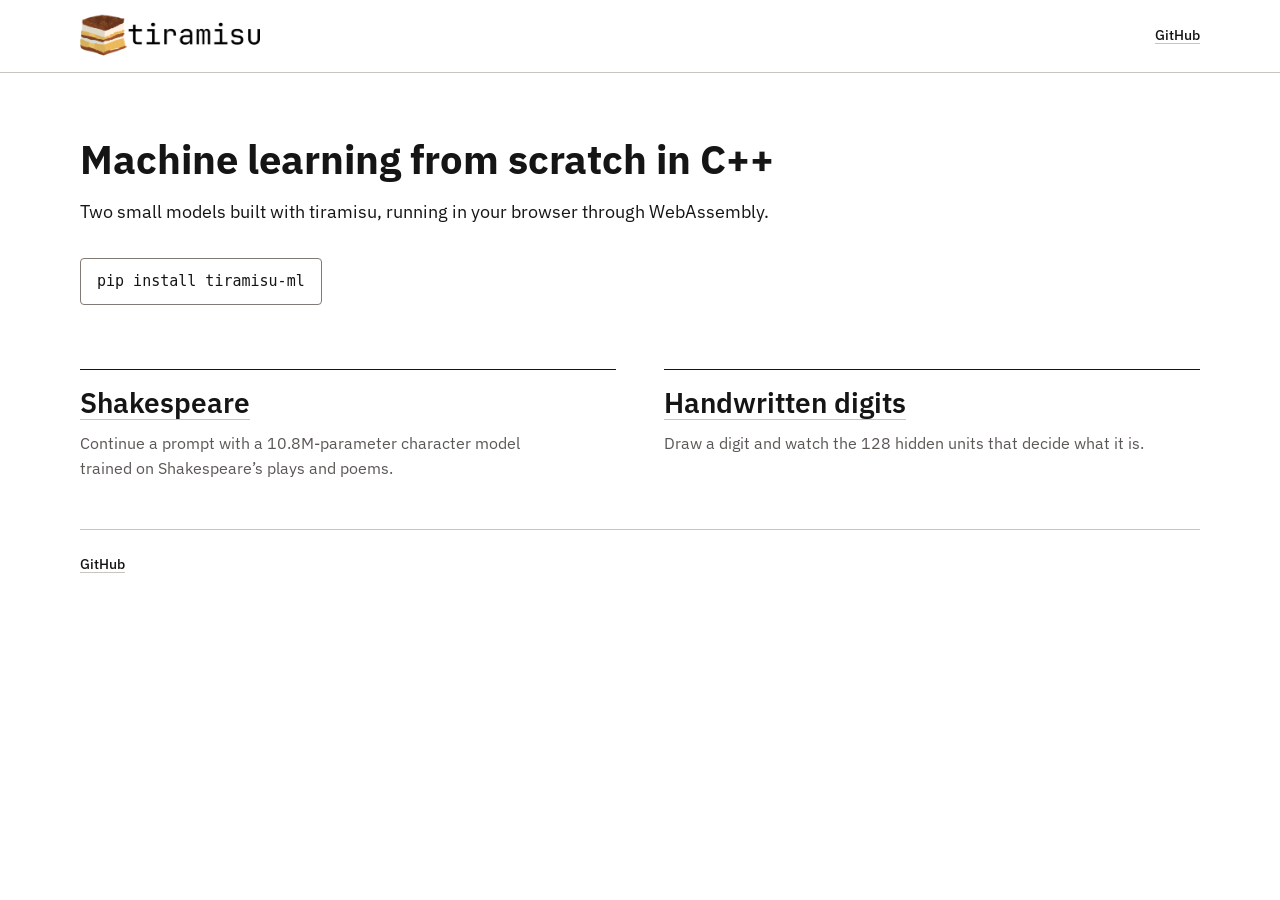
==== commit bfe92092: "fix mnist drawings to look like training data" ====
--- a/web/static/index.html
+++ b/web/static/index.html
@@ -44,7 +44,6 @@
 
   <footer class="site-footer shell">
     <a href="https://github.com/dnexdev/tiramisu">GitHub</a>
-    <a href="https://dnex.dev/llms1/">Read the write-up</a>
   </footer>
 </body>
 </html>
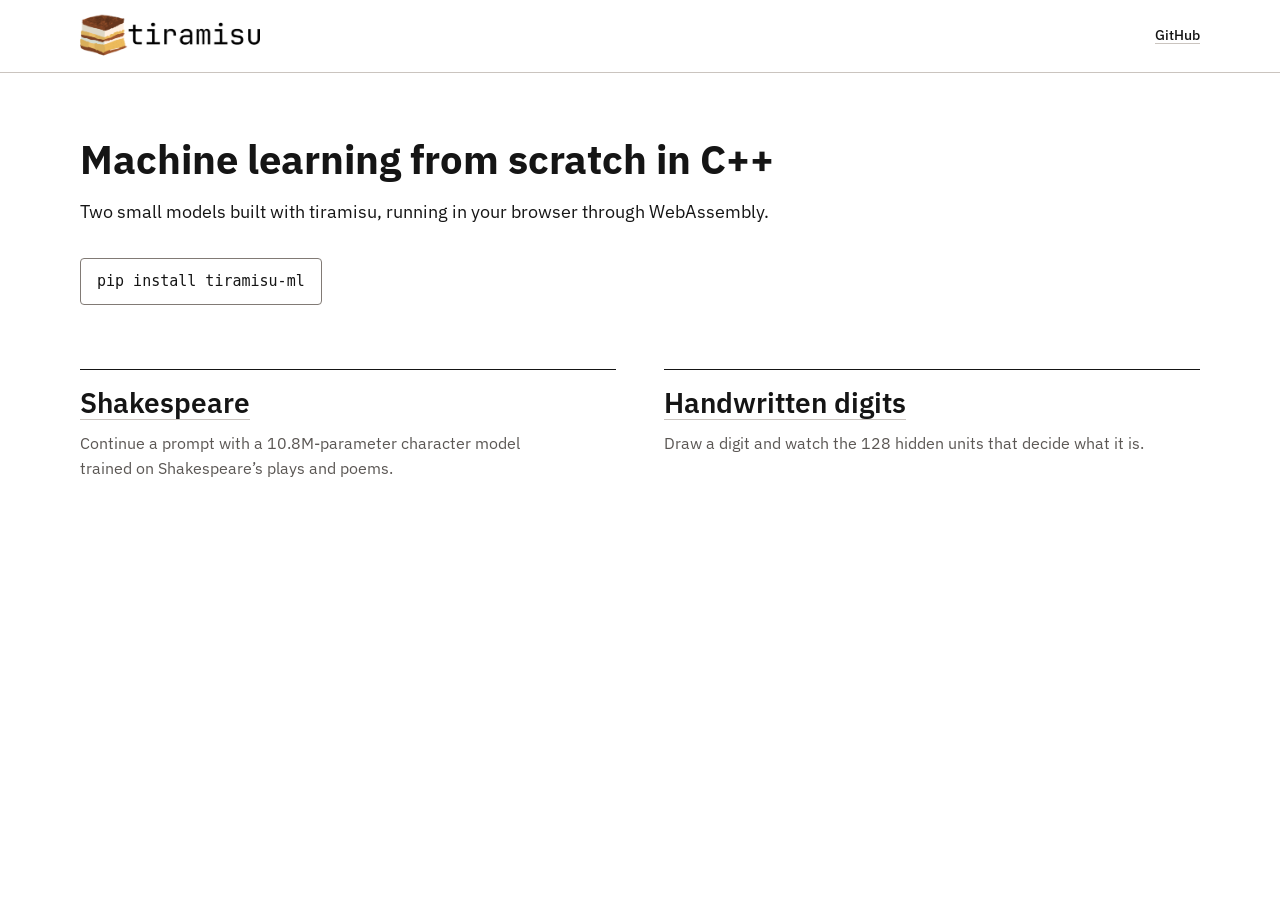
==== commit 6dc8d3d0: "remove footer" ====
--- a/web/static/index.html
+++ b/web/static/index.html
@@ -41,9 +41,5 @@
       </a>
     </nav>
   </main>
-
-  <footer class="site-footer shell">
-    <a href="https://github.com/dnexdev/tiramisu">GitHub</a>
-  </footer>
 </body>
 </html>
--- a/web/static/style.css
+++ b/web/static/style.css
@@ -128,8 +128,7 @@
   height: auto;
 }
 
-.header-link,
-.site-footer a {
+.header-link {
   color: var(--color-ink);
   font-size: 14px;
   font-weight: 500;
@@ -138,14 +137,12 @@
   transition: color var(--motion-fast), text-decoration-color var(--motion-fast);
 }
 
-.header-link:hover,
-.site-footer a:hover {
+.header-link:hover {
   color: var(--color-cocoa);
   text-decoration-color: var(--color-cocoa);
 }
 
-.header-link:active,
-.site-footer a:active {
+.header-link:active {
   color: var(--color-cocoa-dark);
 }
 
@@ -172,14 +169,6 @@
   font-size: 22px;
   font-weight: 600;
   line-height: 1.2;
-}
-
-.site-footer {
-  display: flex;
-  align-items: center;
-  gap: var(--space-6);
-  padding-block: var(--space-6);
-  border-top: 1px solid var(--color-line);
 }
 
 .hub-main {
@@ -859,12 +848,6 @@
   .hidden-heading-row p {
     margin-top: var(--space-1);
   }
-
-  .site-footer {
-    align-items: flex-start;
-    flex-direction: column;
-    gap: var(--space-2);
-  }
 }
 
 @media (prefers-reduced-motion: reduce) {
